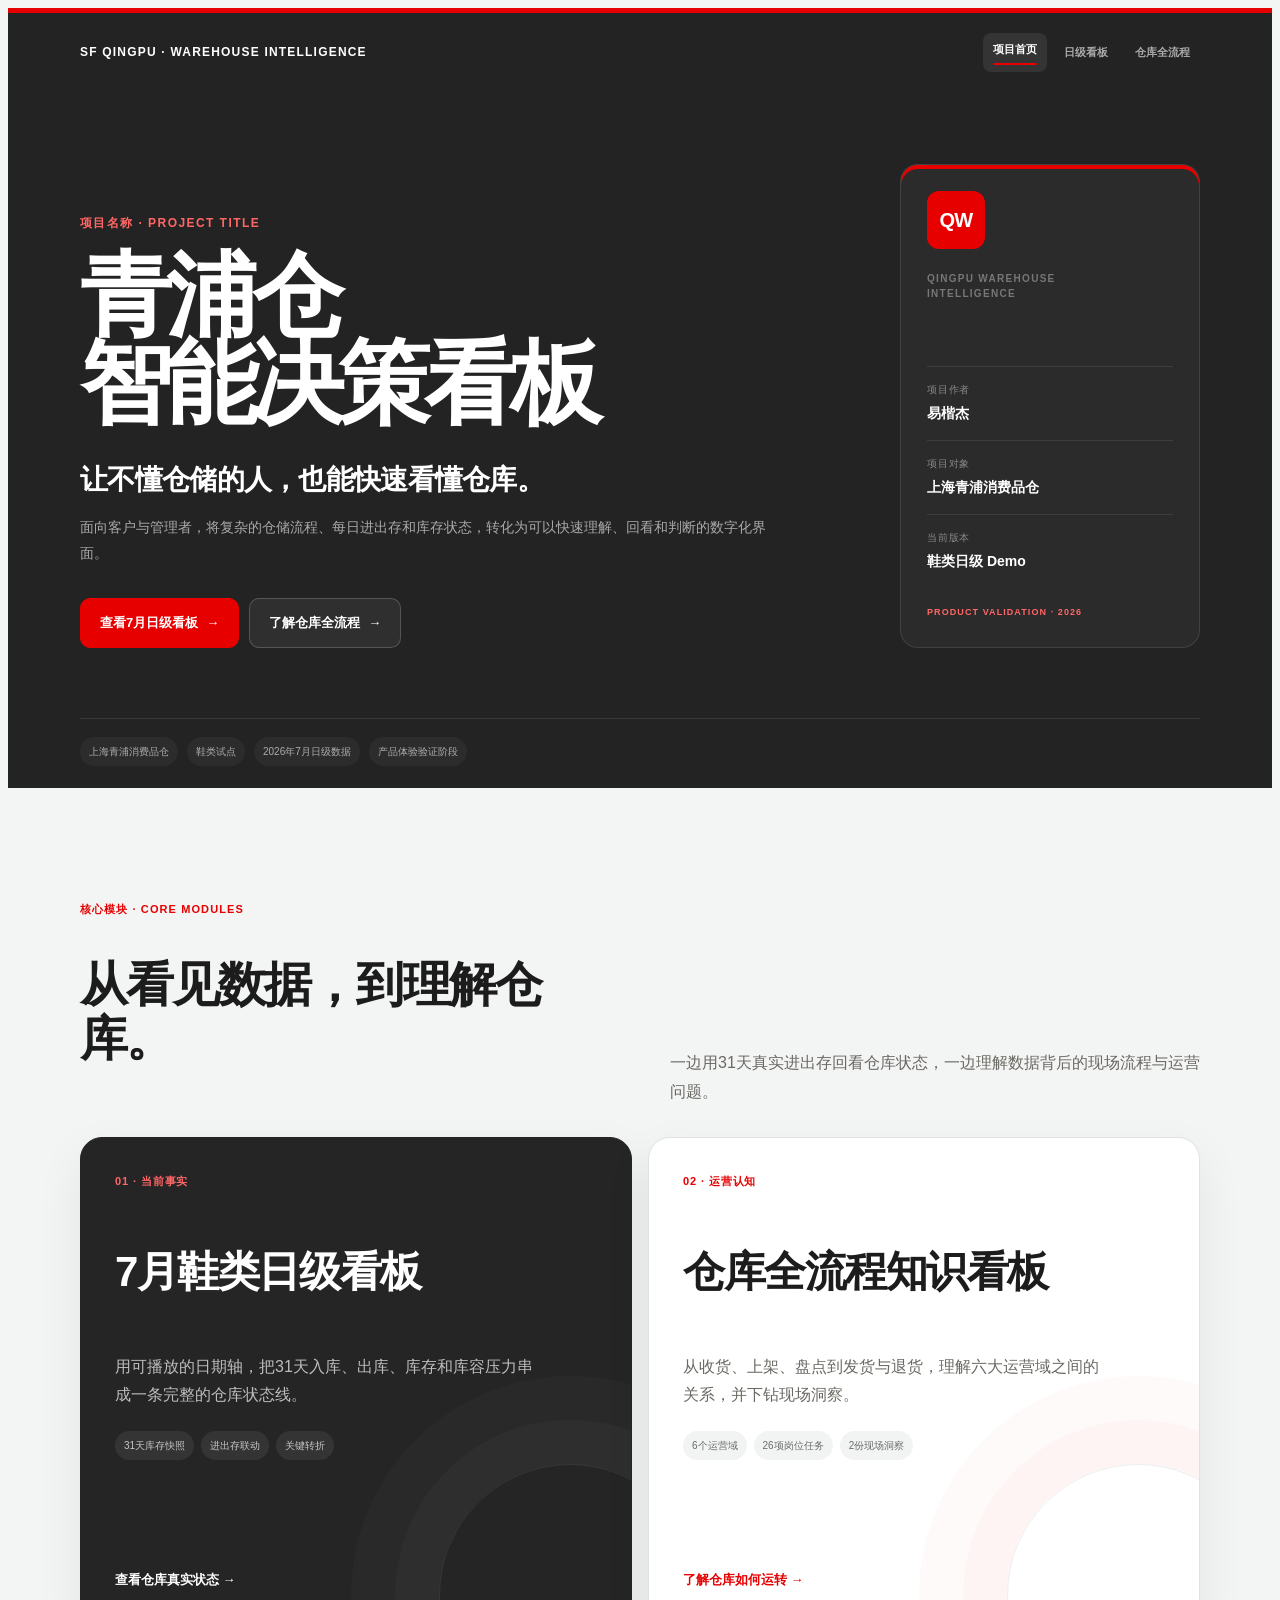
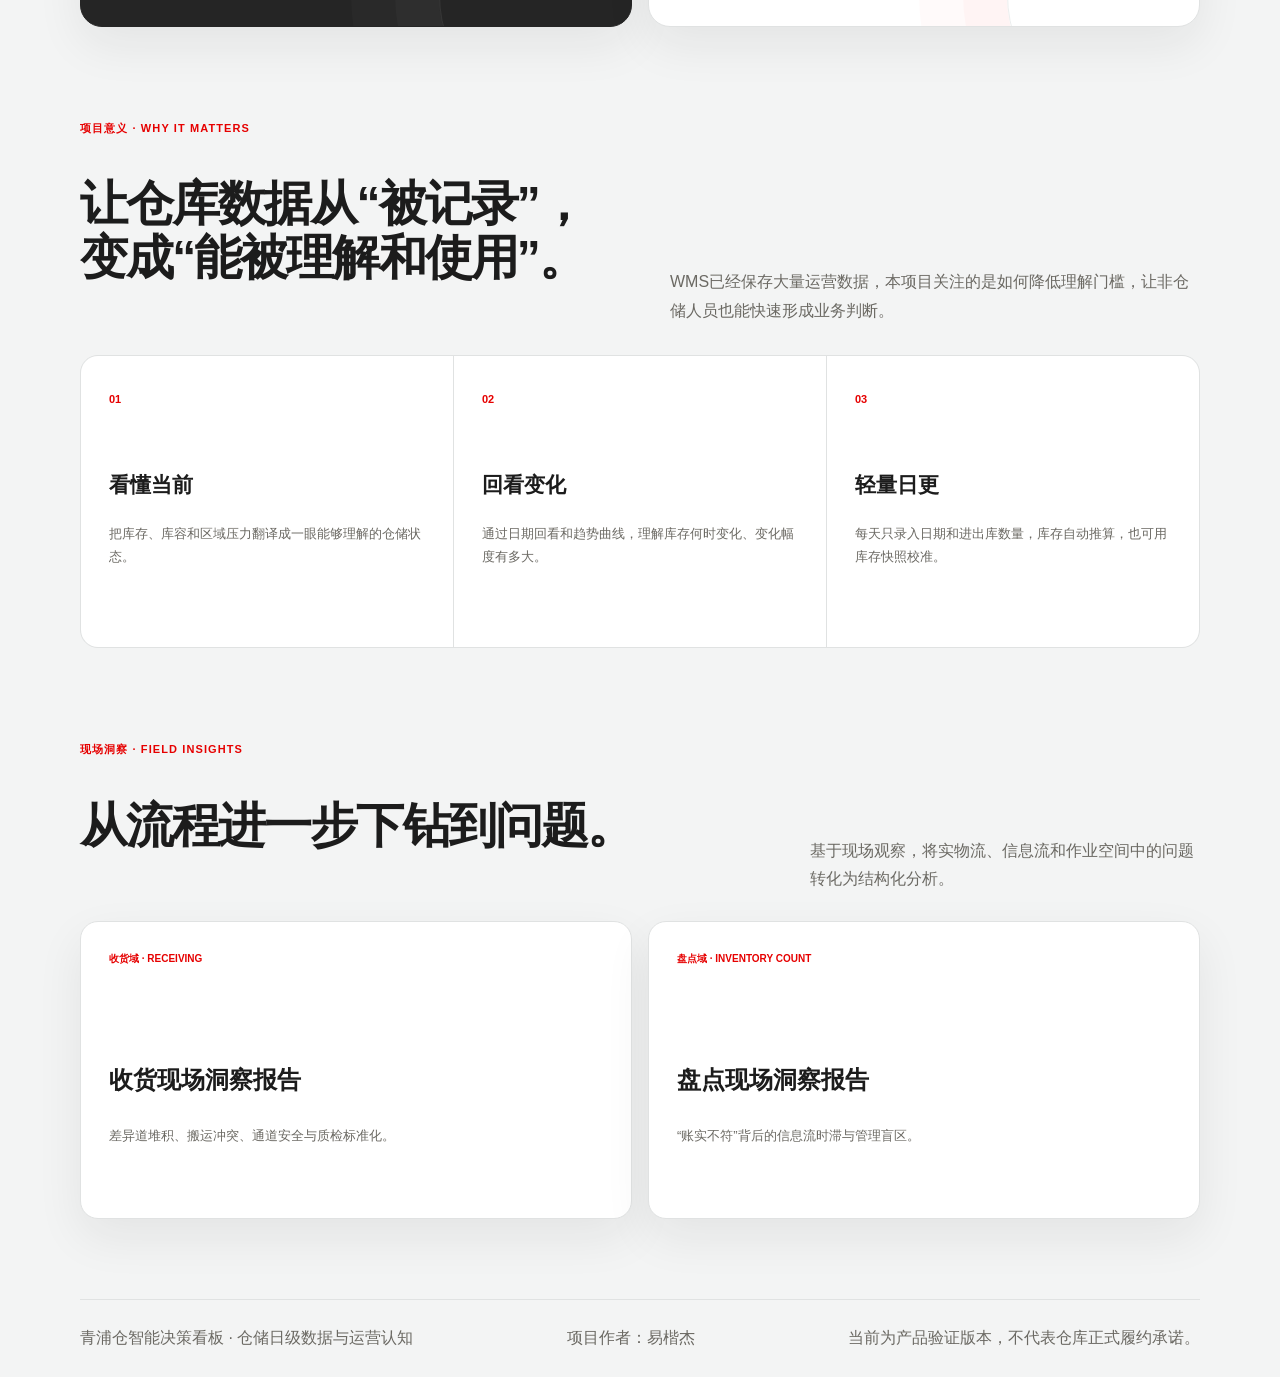
==== index.html @ 2d00bf57 "feat: add lightweight daily input concept" ====
<!DOCTYPE html>
<html lang="zh-CN">
<head>
  <meta charset="UTF-8">
  <meta name="viewport" content="width=device-width, initial-scale=1.0">
  <meta name="description" content="青浦仓智能决策看板：用日级数据快速理解仓库状态与运营变化。">
  <title>青浦仓智能决策看板｜日级数据与运营认知</title>
  <link rel="stylesheet" href="site.css">
  <link rel="stylesheet" href="portal.css">
</head>
<body class="portal-page">
  <header class="portal-hero">
    <div class="portal-shell">
      <nav class="portal-nav" aria-label="项目导航">
        <a class="nav-brand" href="index.html">SF QINGPU · WAREHOUSE INTELLIGENCE</a>
        <div class="global-nav-links">
          <a class="active" href="index.html">项目首页</a>
          <a href="dashboard.html">日级看板</a>
          <a href="operations.html">仓库全流程</a>
        </div>
      </nav>

      <div class="portal-hero-grid">
        <div class="portal-copy">
          <div class="portal-kicker">项目名称 · PROJECT TITLE</div>
          <h1><span>青浦仓</span><br><span class="title-main">智能决策看板</span></h1>
          <p class="portal-claim">让不懂仓储的人，也能快速看懂仓库。</p>
          <p class="portal-description">面向客户与管理者，将复杂的仓储流程、每日进出存和库存状态，转化为可以快速理解、回看和判断的数字化界面。</p>
          <div class="portal-actions">
            <a class="portal-button primary" href="dashboard.html">查看7月日级看板 <span>→</span></a>
            <a class="portal-button secondary" href="operations.html">了解仓库全流程 <span>→</span></a>
          </div>
        </div>

        <aside class="portal-credit" aria-label="项目署名与版本信息">
          <div class="credit-mark">QW</div>
          <div class="credit-title">QINGPU WAREHOUSE<br>INTELLIGENCE</div>
          <dl>
            <div><dt>项目作者</dt><dd>易楷杰</dd></div>
            <div><dt>项目对象</dt><dd>上海青浦消费品仓</dd></div>
            <div><dt>当前版本</dt><dd>鞋类日级 Demo</dd></div>
          </dl>
          <span class="credit-status">PRODUCT VALIDATION · 2026</span>
        </aside>
      </div>

      <div class="portal-context" aria-label="项目当前范围">
        <span>上海青浦消费品仓</span>
        <span>鞋类试点</span>
        <span>2026年7月日级数据</span>
        <span>产品体验验证阶段</span>
      </div>
    </div>
  </header>

  <main class="portal-main">
    <section class="portal-section" aria-labelledby="modules-title">
      <div class="section-intro">
        <div>
          <div class="section-label">核心模块 · CORE MODULES</div>
          <h2 id="modules-title">从看见数据，到理解仓库。</h2>
        </div>
        <p>一边用31天真实进出存回看仓库状态，一边理解数据背后的现场流程与运营问题。</p>
      </div>

      <div class="module-grid">
        <a class="module-card dashboard" href="dashboard.html">
          <div class="module-content">
            <span class="module-number">01 · 当前事实</span>
            <h3>7月鞋类日级看板</h3>
            <p>用可播放的日期轴，把31天入库、出库、库存和库容压力串成一条完整的仓库状态线。</p>
            <div class="module-meta"><span>31天库存快照</span><span>进出存联动</span><span>关键转折</span></div>
            <span class="module-link">查看仓库真实状态 →</span>
          </div>
        </a>

        <a class="module-card" href="operations.html">
          <div class="module-content">
            <span class="module-number">02 · 运营认知</span>
            <h3>仓库全流程知识看板</h3>
            <p>从收货、上架、盘点到发货与退货，理解六大运营域之间的关系，并下钻现场洞察。</p>
            <div class="module-meta"><span>6个运营域</span><span>26项岗位任务</span><span>2份现场洞察</span></div>
            <span class="module-link">了解仓库如何运转 →</span>
          </div>
        </a>
      </div>
    </section>

    <section class="portal-section" aria-labelledby="value-title">
      <div class="section-intro">
        <div>
          <div class="section-label">项目意义 · WHY IT MATTERS</div>
          <h2 id="value-title">让仓库数据从“被记录”，变成“能被理解和使用”。</h2>
        </div>
        <p>WMS已经保存大量运营数据，本项目关注的是如何降低理解门槛，让非仓储人员也能快速形成业务判断。</p>
      </div>
      <div class="value-strip">
        <article><span>01</span><h3>看懂当前</h3><p>把库存、库容和区域压力翻译成一眼能够理解的仓储状态。</p></article>
        <article><span>02</span><h3>回看变化</h3><p>通过日期回看和趋势曲线，理解库存何时变化、变化幅度有多大。</p></article>
        <article><span>03</span><h3>轻量日更</h3><p>每天只录入日期和进出库数量，库存自动推算，也可用库存快照校准。</p></article>
      </div>
    </section>

    <section class="insight-section" aria-labelledby="insights-title">
      <div class="insight-heading">
        <div><div class="section-label">现场洞察 · FIELD INSIGHTS</div><h2 id="insights-title">从流程进一步下钻到问题。</h2></div>
        <p>基于现场观察，将实物流、信息流和作业空间中的问题转化为结构化分析。</p>
      </div>
      <div class="insight-grid">
        <a class="insight-card" href="receiving-insight.html"><span class="insight-tag">收货域 · RECEIVING</span><div><h3>收货现场洞察报告</h3><p>差异道堆积、搬运冲突、通道安全与质检标准化。</p></div></a>
        <a class="insight-card" href="count-insight.html"><span class="insight-tag">盘点域 · INVENTORY COUNT</span><div><h3>盘点现场洞察报告</h3><p>“账实不符”背后的信息流时滞与管理盲区。</p></div></a>
      </div>
    </section>
  </main>

  <footer class="portal-footer">
    <p>青浦仓智能决策看板 · 仓储日级数据与运营认知</p>
    <p>项目作者：易楷杰</p>
    <p>当前为产品验证版本，不代表仓库正式履约承诺。</p>
  </footer>
</body>
</html>
---- site.css ----
:root {
  --primary: #e60000 !important;
  --green: #68706b !important;
  --orange: #d97832 !important;
  --red: #e60000 !important;
  --purple: #665f59;
  --bg: #f3f4f4 !important;
  --card: #ffffff !important;
  --text: #1c1c1c !important;
  --muted: #6b6963 !important;
  --border: #e0e2e2 !important;
  --hero: #232323;
  --hero-soft: #2c2c2c;
  --soft-green: #fff0f0;
  --soft-amber: #f7eee8;
  --sf-red: #e60000;
  --shadow: 0 18px 48px rgba(30, 35, 33, .07);
}

html { scroll-behavior: smooth; }

body {
  min-height: 100vh;
  background:
    radial-gradient(circle at 8% 0%, rgba(230, 0, 0, .05), transparent 28%),
    var(--bg) !important;
  color: var(--text) !important;
  font-family: Arial, "PingFang SC", "Microsoft YaHei", sans-serif !important;
  line-height: 1.7 !important;
}

a, button { -webkit-tap-highlight-color: transparent; }
a:focus-visible { outline: 3px solid rgba(230, 0, 0, .22); outline-offset: 3px; }

header {
  position: relative;
  overflow: hidden;
  background: var(--hero) !important;
  color: #fff;
  text-align: left !important;
}
header::before { position: absolute; inset: 0 0 auto; content: ""; height: 5px; background: var(--sf-red); }

.home-page header { padding: 0 !important; }
.hero-shell { width: min(1120px, calc(100% - 40px)); margin: 0 auto; padding: 24px 0 0; }
.hero-top { display: flex; align-items: center; justify-content: space-between; gap: 20px; }
.hero-brand { color: #ff6666; font-size: 12px; font-weight: 800; letter-spacing: .12em; text-transform: uppercase; }
.nav-brand { color: #fff; font-size: 11px; font-weight: 850; letter-spacing: .1em; text-decoration: none; }
.global-nav-links { display: flex; align-items: center; gap: 7px; }
.global-nav-links a { padding: 7px 10px; color: #aaa; border-radius: 8px; font-size: 11px; font-weight: 750; text-decoration: none; }
.global-nav-links a:hover, .global-nav-links a.active { color: #fff; background: rgba(255,255,255,.08); }
.global-nav-links a.active::after { display: block; content: ""; height: 2px; margin-top: 4px; background: var(--sf-red); border-radius: 99px; }

header .author {
  position: static !important;
  display: inline-flex !important;
  width: auto !important;
  padding: 7px 12px !important;
  color: #d9d6ce;
  background: rgba(255,255,255,.06) !important;
  border: 1px solid rgba(255,255,255,.12) !important;
  border-radius: 999px !important;
  box-shadow: none !important;
  font-size: 11px !important;
}

.hero-copy { max-width: 1000px; padding: clamp(38px, 5.5vw, 62px) 0 38px; }
.hero-copy .hero-label { margin: 0 0 14px; color: #ff6666; font-size: 12px; font-weight: 800; letter-spacing: .1em; }
header h1 {
  max-width: 100%;
  margin: 0 !important;
  font-size: clamp(36px, 5.1vw, 58px) !important;
  font-weight: 750 !important;
  line-height: 1.06;
  letter-spacing: -.045em !important;
}
header p { max-width: 680px; margin-top: 16px !important; color: #c7c3ba; font-size: clamp(14px, 1.7vw, 16px) !important; line-height: 1.7; }

header .kpis {
  display: grid !important;
  grid-template-columns: repeat(4, 1fr);
  gap: 1px !important;
  margin: 0 !important;
  background: rgba(255,255,255,.1);
}
header .kpi {
  min-width: 0 !important;
  padding: 17px 22px !important;
  background: var(--hero-soft) !important;
  border: 0 !important;
  border-radius: 0 !important;
}
header .kpi .num { color: #fff; font-size: 22px !important; letter-spacing: -.02em; }
header .kpi .lbl { margin-top: 2px; color: #aaa69c; font-size: 11px !important; }

.container { width: min(1120px, calc(100% - 40px)); max-width: none !important; padding: 0 0 70px !important; }
.toc {
  position: sticky;
  top: 10px;
  z-index: 20;
  justify-content: flex-start !important;
  gap: 7px !important;
  margin-top: 18px !important;
  padding: 12px !important;
  background: rgba(255,255,255,.92) !important;
  border: 1px solid var(--border) !important;
  border-radius: 16px !important;
  box-shadow: 0 10px 30px rgba(50, 42, 23, .08) !important;
  backdrop-filter: blur(14px);
}
.toc-label { display: inline-flex; align-items: center; padding: 0 9px; color: var(--muted); font-size: 11px; font-weight: 800; letter-spacing: .08em; }
.toc a {
  padding: 8px 12px !important;
  color: #53615b !important;
  background: transparent !important;
  border-radius: 9px !important;
  font-size: 12px !important;
  font-weight: 700;
  transition: color .15s ease, background .15s ease;
}
.toc a:hover, .toc a.is-active { color: var(--sf-red) !important; background: var(--soft-green) !important; }

.reading-guide {
  display: grid;
  grid-template-columns: .9fr 1.4fr;
  gap: 42px;
  margin-top: 18px;
  padding: 26px;
  color: #fff;
  background: #252525;
  border-radius: 18px;
}
.reading-guide .guide-label { margin-bottom: 8px; color: #ff6666; font-size: 11px; font-weight: 800; letter-spacing: .1em; }
.reading-guide h2 { font-size: clamp(23px, 3vw, 32px); line-height: 1.2; }
.guide-steps { display: grid; grid-template-columns: repeat(3, 1fr); gap: 8px; }
.guide-steps div { padding: 14px; background: rgba(255,255,255,.055); border: 1px solid rgba(255,255,255,.1); border-radius: 12px; }
.guide-steps span { color: #ff6666; font-size: 10px; font-weight: 800; }
.guide-steps b { display: block; margin-top: 16px; font-size: 14px; }
.guide-steps p { margin: 6px 0 0; color: #b7b2a8; font-size: 11px; line-height: 1.55; }

.card {
  scroll-margin-top: 92px;
  margin-top: 18px !important;
  padding: clamp(22px, 3vw, 32px) !important;
  background: var(--card) !important;
  border: 1px solid var(--border) !important;
  border-radius: 18px !important;
  box-shadow: var(--shadow) !important;
}
.card h2 { margin-bottom: 6px !important; color: var(--text) !important; font-size: clamp(19px, 2vw, 23px) !important; letter-spacing: -.02em; }
.card h2.colored::before { content: ""; width: 5px; height: 24px; border-radius: 99px; background: var(--sf-red); }
.card .desc { margin-bottom: 20px !important; color: var(--muted) !important; font-size: 13px !important; }
.card .badge { margin-left: auto; padding: 5px 10px !important; background: #f3f0e8 !important; color: #625f58 !important; font-size: 10px !important; font-weight: 800 !important; letter-spacing: .04em; }

.mermaid {
  min-height: 120px;
  margin: 18px 0 8px !important;
  padding: 20px;
  background: #faf9f5;
  border: 1px solid #ebe7dc;
  border-radius: 14px;
}
.mermaid svg { margin: 0 auto; }

table {
  display: table;
  width: 100%;
  margin-top: 20px !important;
  overflow: hidden;
  border-collapse: separate !important;
  border-spacing: 0;
  border: 1px solid var(--border);
  border-radius: 12px;
  font-size: 12px !important;
}
th, td { padding: 11px 13px !important; border: 0 !important; border-bottom: 1px solid var(--border) !important; }
th { color: #4f5251; background: #f2f3f3 !important; font-size: 11px; letter-spacing: .02em; }
tr:last-child td { border-bottom: 0 !important; }
tr:nth-child(even) td { background: #fbfaf7 !important; }

.insight-link {
  margin-top: 20px !important;
  padding: 11px 14px !important;
  color: var(--sf-red) !important;
  background: var(--soft-green) !important;
  border-color: #efc6cc !important;
  border-radius: 10px !important;
}
.insight-link:hover { background: #f7dfe3 !important; border-color: #df9ca5 !important; }
.tip { color: #59443d !important; background: var(--soft-amber) !important; border-left-color: var(--sf-red) !important; border-radius: 0 10px 10px 0 !important; }
.legend { color: var(--muted) !important; }
.tag.tool { color: var(--sf-red) !important; background: var(--soft-green) !important; }

footer { width: min(1120px, calc(100% - 40px)); margin: 0 auto 26px !important; padding-top: 24px; border-top: 1px solid var(--border); color: var(--muted) !important; }

/* Report pages */
.report-page header { padding: 72px 24px 56px !important; }
.report-page header .back { top: 22px !important; color: #e5e1d8 !important; background: rgba(255,255,255,.06) !important; border-color: rgba(255,255,255,.14) !important; box-shadow: none !important; }
.report-page header .back:hover { background: rgba(255,255,255,.12) !important; }
.report-page header .domain { padding: 5px 11px !important; color: #ff7070; background: rgba(230,0,0,.1) !important; border: 1px solid rgba(230,0,0,.24); font-size: 11px !important; font-weight: 800; letter-spacing: .05em; }
.report-page header h1 { max-width: 900px; margin: 14px auto 0 !important; font-size: clamp(32px, 5vw, 52px) !important; text-align: center; }
.report-page header p { margin: 14px auto 0 !important; text-align: center; }
.report-page .container { width: min(960px, calc(100% - 40px)); }
.report-page .meta { margin-top: 0 !important; }
.report-page .meta .item { padding: 8px 11px !important; color: var(--muted) !important; background: #f7f5ef !important; border-color: var(--border) !important; border-radius: 9px !important; }
.report-page .card h2 .num { width: 31px !important; height: 31px !important; background: var(--primary) !important; font-size: 13px !important; }
.report-page .card h3 { color: var(--sf-red) !important; }
.report-page .callout { color: #514346 !important; background: var(--soft-green) !important; border-left-color: var(--sf-red) !important; border-radius: 0 10px 10px 0 !important; }
.report-page .callout strong { color: #302426 !important; }
.report-page ul, .report-page ol { padding-left: 4px; }
.report-page li { padding-left: 4px; }

@media (max-width: 820px) {
  .hero-shell, .container, footer { width: min(100% - 24px, 720px); }
  header .kpis { grid-template-columns: repeat(4, 1fr); }
  header .kpi { padding: 15px 13px !important; }
  header .kpi .num { font-size: 19px !important; }
  .reading-guide { grid-template-columns: 1fr; gap: 18px; }
  .toc { position: static; flex-wrap: nowrap !important; overflow-x: auto; scrollbar-width: none; }
  .toc::-webkit-scrollbar { display: none; }
  .toc-label { flex: 0 0 auto; width: auto; }
  .toc a { flex: 0 0 auto; }
  .card .mx, .mermaid { overflow-x: auto; }
  table { display: block; overflow-x: auto; white-space: normal; }
}

@media (max-width: 560px) {
  .hero-shell, .container, footer, .report-page .container { width: min(100% - 18px, 520px); }
  .hero-top { align-items: flex-start; flex-direction: column; }
  .global-nav-links { width: 100%; overflow-x: auto; scrollbar-width: none; }
  .global-nav-links::-webkit-scrollbar { display: none; }
  .global-nav-links a { flex: 0 0 auto; }
  .hero-copy { padding: 42px 0 38px; }
  header .kpis { grid-template-columns: repeat(2, 1fr); }
  header .kpi { padding: 14px 16px !important; }
  .guide-steps { grid-template-columns: 1fr; }
  .guide-steps b { margin-top: 12px; }
  .reading-guide, .card { border-radius: 15px !important; }
  .toc { padding: 9px !important; }
  .toc a { flex: 0 0 auto; text-align: center; }
  .report-page header { padding: 70px 18px 42px !important; }
  .report-page header .back { left: 12px !important; top: 14px !important; }
  .report-page .card h2 { align-items: flex-start; flex-wrap: wrap; }
  .report-page .card .badge { margin-left: 0; }
}
---- portal.css ----
.portal-page { background: #f3f4f4 !important; }
.portal-hero { min-height: 720px; padding: 0 !important; }
.portal-shell { width: min(1120px, calc(100% - 40px)); margin: 0 auto; padding: 25px 0 0; }
.portal-nav { display: flex; align-items: center; justify-content: space-between; gap: 24px; }
.portal-nav .nav-brand { font-size: 12px; }
.portal-hero-grid { display: grid; grid-template-columns: minmax(0, 1fr) 300px; align-items: end; gap: clamp(50px, 8vw, 100px); padding: clamp(66px, 8vw, 92px) 0 70px; }
.portal-copy { min-width: 0; }
.portal-kicker { margin-bottom: 18px; color: #ff6666; font-size: 12px; font-weight: 850; letter-spacing: .12em; }
.portal-copy h1 { max-width: 760px !important; font-size: clamp(58px, 7.7vw, 92px) !important; font-weight: 850 !important; line-height: .96; letter-spacing: -.065em !important; }
.portal-copy h1 span { color: #fff; }
.portal-copy h1 .title-main { white-space: nowrap; }
.portal-claim { max-width: 720px; margin: 32px 0 0 !important; color: #fff !important; font-size: clamp(20px, 2.45vw, 28px) !important; font-weight: 720; line-height: 1.42 !important; letter-spacing: -.025em; }
.portal-description { max-width: 700px; margin: 16px 0 0 !important; color: #a9a9a9 !important; font-size: 14px !important; line-height: 1.8 !important; }
.portal-actions { display: flex; flex-wrap: wrap; gap: 10px; margin-top: 32px; }
.portal-button { display: inline-flex; align-items: center; justify-content: center; min-height: 48px; padding: 0 19px; border: 1px solid rgba(255,255,255,.18); border-radius: 10px; color: #fff; font-size: 13px; font-weight: 800; text-decoration: none; }
.portal-button.primary { background: var(--sf-red); border-color: var(--sf-red); }
.portal-button.secondary { background: rgba(255,255,255,.06); }
.portal-button span { margin-left: 8px; transition: transform .15s ease; }
.portal-button:hover span { transform: translateX(3px); }
.portal-credit { align-self: stretch; display: flex; min-height: 430px; padding: 26px; flex-direction: column; background: #2b2b2b; border: 1px solid rgba(255,255,255,.1); border-radius: 18px; box-shadow: inset 0 4px 0 var(--sf-red); }
.credit-mark { display: grid; width: 58px; height: 58px; place-items: center; color: #fff; background: var(--sf-red); border-radius: 12px; font-size: 20px; font-weight: 900; letter-spacing: -.04em; }
.credit-title { margin-top: 22px; color: #777; font-size: 10px; font-weight: 850; line-height: 1.5; letter-spacing: .13em; }
.portal-credit dl { display: grid; gap: 0; margin: auto 0 0; }
.portal-credit dl > div { padding: 14px 0; border-top: 1px solid rgba(255,255,255,.09); }
.portal-credit dt { color: #888; font-size: 10px; letter-spacing: .08em; }
.portal-credit dd { margin: 4px 0 0; color: #fff; font-size: 14px; font-weight: 800; }
.credit-status { margin-top: 18px; color: #ff6666; font-size: 9px; font-weight: 850; letter-spacing: .12em; }
.portal-context { display: flex; flex-wrap: wrap; gap: 9px; padding: 18px 0 22px; border-top: 1px solid rgba(255,255,255,.1); }
.portal-context span { padding: 6px 9px; color: #adadad; background: rgba(255,255,255,.045); border-radius: 999px; font-size: 10px; }

.portal-main { width: min(1120px, calc(100% - 40px)); margin: 0 auto; padding: 20px 0 80px; }
.portal-section { padding: clamp(58px, 8vw, 92px) 0 0; }
.section-intro { display: grid; grid-template-columns: 1fr 1fr; align-items: end; gap: 60px; margin-bottom: 30px; }
.section-label { margin-bottom: 9px; color: var(--sf-red); font-size: 11px; font-weight: 850; letter-spacing: .1em; }
.section-intro h2, .insight-section h2 { font-size: clamp(29px, 4.5vw, 48px); line-height: 1.13; letter-spacing: -.04em; }
.section-intro > p { margin: 0; color: var(--muted); line-height: 1.8; }

.module-grid { display: grid; grid-template-columns: 1fr 1fr; gap: 16px; }
.module-card { position: relative; display: flex; min-height: 420px; overflow: hidden; padding: 34px; border: 1px solid var(--border); border-radius: 22px; color: var(--text); background: #fff; text-decoration: none; box-shadow: var(--shadow); }
.module-card.dashboard { color: #fff; background: #252525; border-color: #252525; }
.module-card::after { position: absolute; right: -70px; bottom: -100px; content: ""; width: 260px; height: 260px; border: 1px solid #eceeee; border-radius: 50%; box-shadow: 0 0 0 44px rgba(230,0,0,.025), 0 0 0 88px rgba(230,0,0,.018); }
.module-card.dashboard::after { border-color: rgba(255,255,255,.08); box-shadow: 0 0 0 44px rgba(255,255,255,.025), 0 0 0 88px rgba(255,255,255,.018); }
.module-content { position: relative; z-index: 1; display: flex; flex: 1; flex-direction: column; }
.module-number { color: var(--sf-red); font-size: 11px; font-weight: 850; letter-spacing: .08em; }
.dashboard .module-number { color: #ff6666; }
.module-card h3 { max-width: 410px; margin-top: 58px; font-size: clamp(28px, 3.6vw, 42px); line-height: 1.12; letter-spacing: -.035em; }
.module-card p { max-width: 430px; margin: 16px 0 0; color: var(--muted); line-height: 1.75; }
.dashboard p { color: #bdbdbd; }
.module-meta { display: flex; flex-wrap: wrap; gap: 7px; margin-top: 22px; }
.module-meta span { padding: 6px 9px; color: #686c6a; background: #f2f3f3; border-radius: 999px; font-size: 10px; }
.dashboard .module-meta span { color: #c8c8c8; background: rgba(255,255,255,.07); }
.module-link { display: inline-flex; align-items: center; gap: 8px; margin-top: auto; padding-top: 40px; color: var(--sf-red); font-size: 13px; font-weight: 850; }
.dashboard .module-link { color: #fff; }

.value-strip { display: grid; grid-template-columns: repeat(3, 1fr); gap: 1px; overflow: hidden; margin-top: 16px; background: var(--border); border: 1px solid var(--border); border-radius: 18px; }
.value-strip article { min-height: 235px; padding: 28px; background: #fff; }
.value-strip span { color: var(--sf-red); font-size: 11px; font-weight: 850; }
.value-strip h3 { margin-top: 55px; font-size: 21px; }
.value-strip p { margin: 10px 0 0; color: var(--muted); font-size: 13px; line-height: 1.75; }

.insight-section { padding-top: clamp(58px, 8vw, 92px); }
.insight-heading { display: flex; align-items: end; justify-content: space-between; gap: 40px; margin-bottom: 28px; }
.insight-heading > p { max-width: 390px; margin: 0; color: var(--muted); line-height: 1.75; }
.insight-grid { display: grid; grid-template-columns: 1fr 1fr; gap: 16px; }
.insight-card { display: grid; min-height: 240px; padding: 28px; color: var(--text); background: #fff; border: 1px solid var(--border); border-radius: 18px; text-decoration: none; box-shadow: var(--shadow); }
.insight-card .insight-tag { color: var(--sf-red); font-size: 10px; font-weight: 850; }
.insight-card h3 { align-self: end; margin-top: 50px; font-size: 24px; }
.insight-card p { margin: 9px 0 0; color: var(--muted); font-size: 13px; }
.portal-footer { display: flex; justify-content: space-between; gap: 30px; }
.portal-footer p { margin: 0; }

@media (max-width: 820px) {
  .portal-shell, .portal-main { width: min(100% - 24px, 720px); }
  .portal-hero { min-height: auto; }
  .portal-hero-grid { grid-template-columns: 1fr; gap: 28px; padding: 68px 0 54px; }
  .portal-credit { min-height: 0; }
  .portal-credit dl { grid-template-columns: repeat(3, 1fr); gap: 16px; margin-top: 38px; }
  .section-intro { grid-template-columns: 1fr; gap: 18px; }
  .module-grid, .insight-grid { grid-template-columns: 1fr; }
  .module-card { min-height: 360px; }
}

@media (max-width: 600px) {
  .portal-shell, .portal-main { width: min(100% - 18px, 520px); }
  .portal-nav { align-items: flex-start; flex-direction: column; }
  .portal-hero-grid { padding-top: 52px; }
  .portal-copy h1 { font-size: 52px !important; }
  .portal-claim { font-size: 20px !important; }
  .portal-credit dl { grid-template-columns: 1fr; gap: 0; }
  .global-nav-links { width: 100%; overflow-x: auto; }
  .module-card { min-height: 350px; padding: 25px; border-radius: 16px; }
  .module-card h3 { margin-top: 40px; }
  .value-strip { grid-template-columns: 1fr; }
  .value-strip article { min-height: 0; }
  .value-strip h3 { margin-top: 28px; }
  .insight-heading, .portal-footer { align-items: flex-start; flex-direction: column; }
}

@media (max-width: 360px) {
  .portal-copy h1 { font-size: 44px !important; }
}
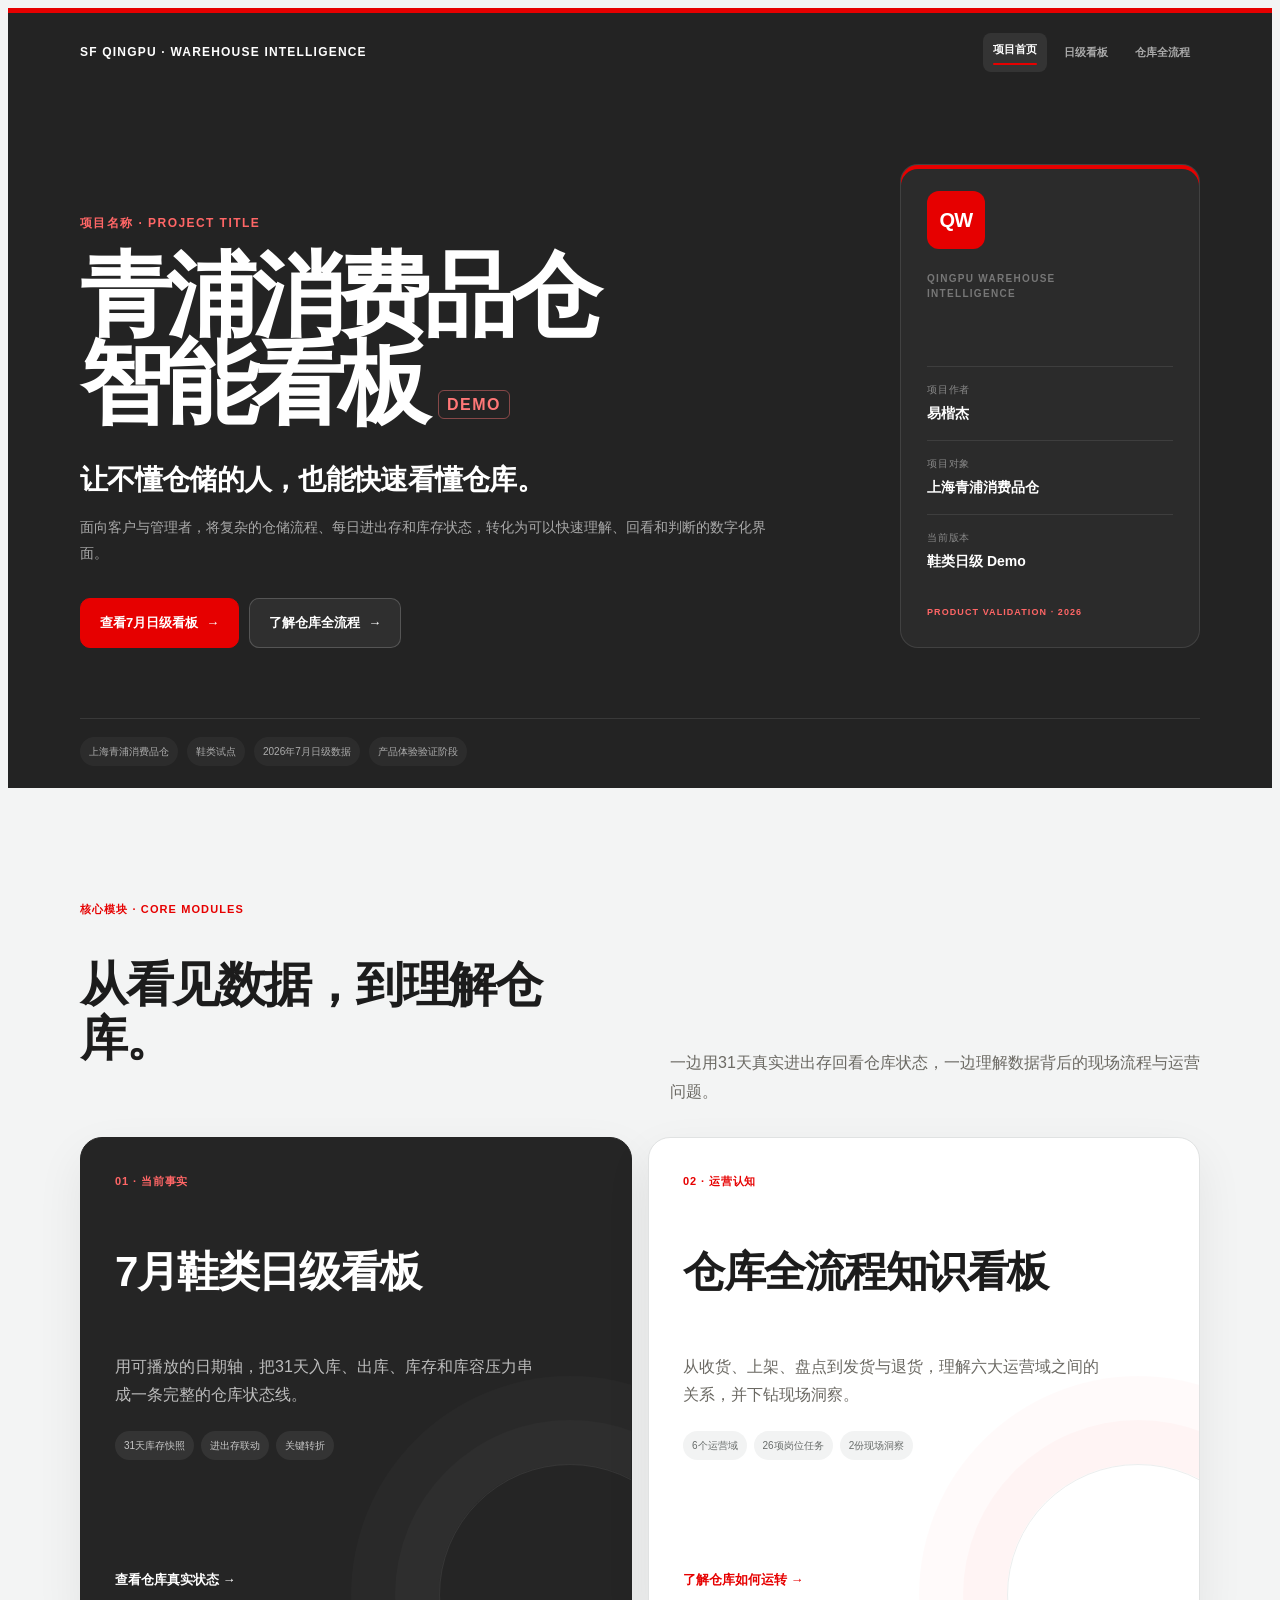
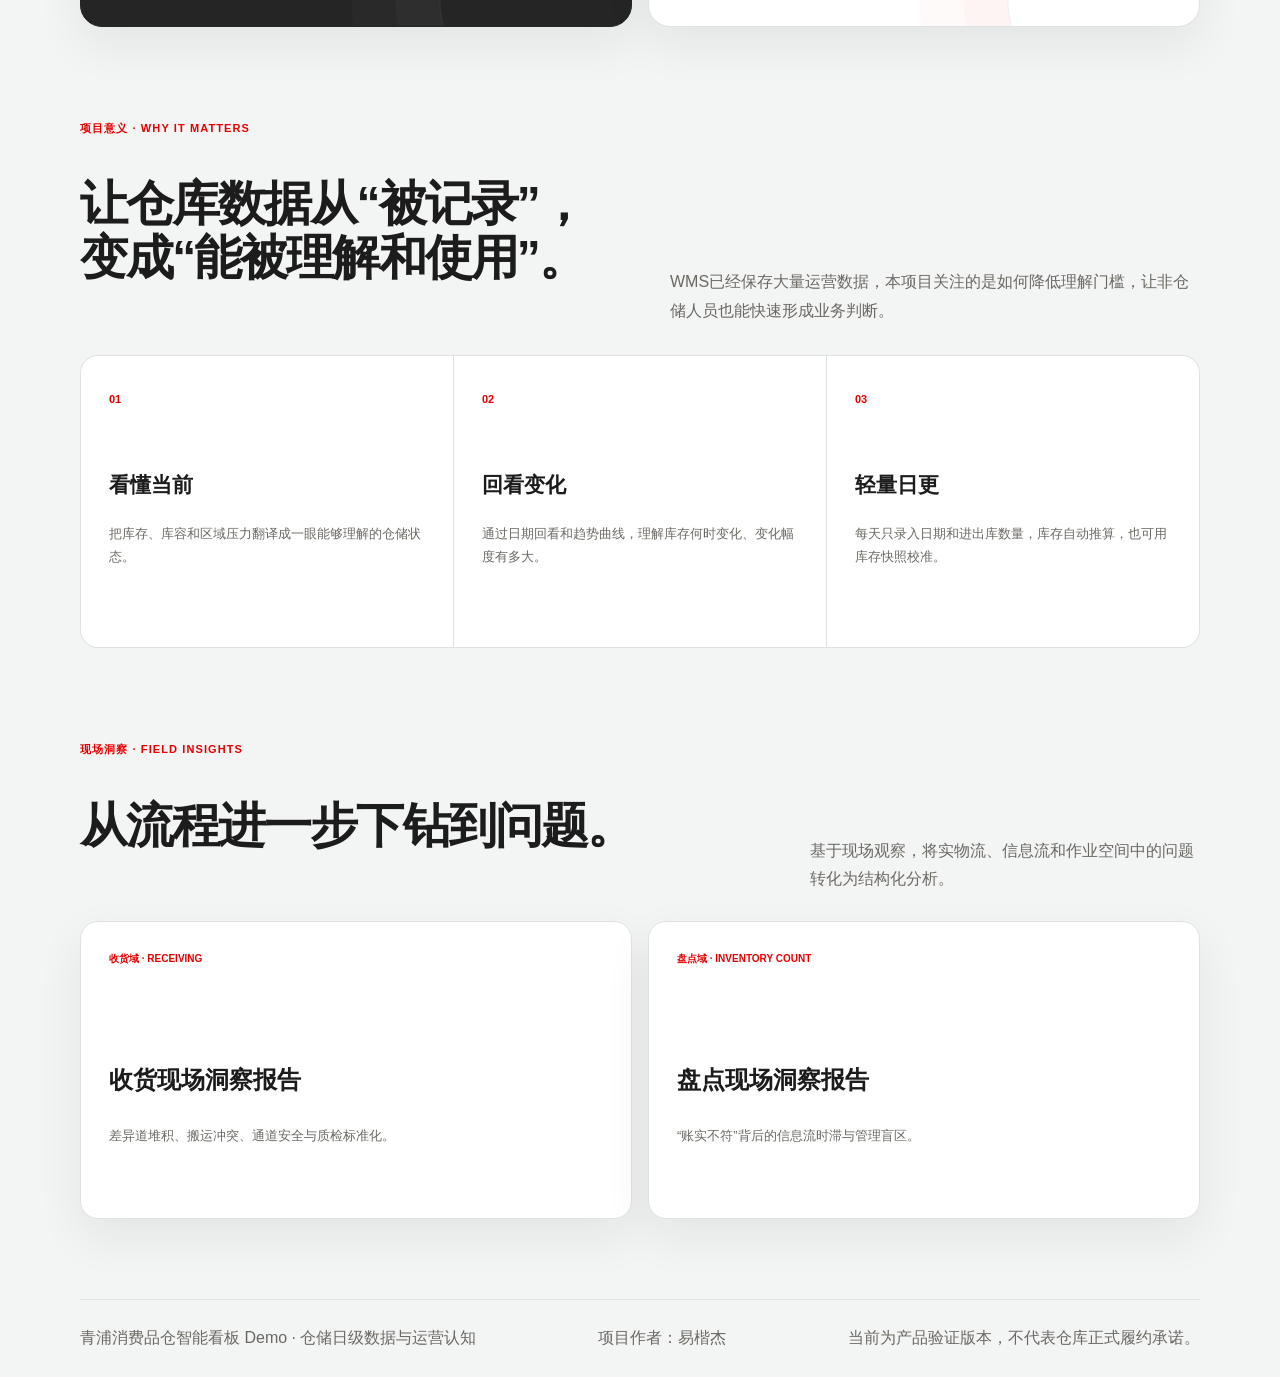
==== commit 16350150: "refactor: rename warehouse dashboard demo" ====
--- a/index.html
+++ b/index.html
@@ -3,8 +3,8 @@
 <head>
   <meta charset="UTF-8">
   <meta name="viewport" content="width=device-width, initial-scale=1.0">
-  <meta name="description" content="青浦仓智能决策看板：用日级数据快速理解仓库状态与运营变化。">
-  <title>青浦仓智能决策看板｜日级数据与运营认知</title>
+  <meta name="description" content="青浦消费品仓智能看板 Demo：用日级数据快速理解仓库状态与运营变化。">
+  <title>青浦消费品仓智能看板 Demo｜日级数据与运营认知</title>
   <link rel="stylesheet" href="site.css">
   <link rel="stylesheet" href="portal.css">
 </head>
@@ -23,7 +23,7 @@
       <div class="portal-hero-grid">
         <div class="portal-copy">
           <div class="portal-kicker">项目名称 · PROJECT TITLE</div>
-          <h1><span>青浦仓</span><br><span class="title-main">智能决策看板</span></h1>
+          <h1><span>青浦消费品仓</span><br><span class="title-main">智能看板</span><em class="title-demo">DEMO</em></h1>
           <p class="portal-claim">让不懂仓储的人，也能快速看懂仓库。</p>
           <p class="portal-description">面向客户与管理者，将复杂的仓储流程、每日进出存和库存状态，转化为可以快速理解、回看和判断的数字化界面。</p>
           <div class="portal-actions">
@@ -114,7 +114,7 @@
   </main>
 
   <footer class="portal-footer">
-    <p>青浦仓智能决策看板 · 仓储日级数据与运营认知</p>
+    <p>青浦消费品仓智能看板 Demo · 仓储日级数据与运营认知</p>
     <p>项目作者：易楷杰</p>
     <p>当前为产品验证版本，不代表仓库正式履约承诺。</p>
   </footer>
--- a/portal.css
+++ b/portal.css
@@ -9,6 +9,7 @@
 .portal-copy h1 { max-width: 760px !important; font-size: clamp(58px, 7.7vw, 92px) !important; font-weight: 850 !important; line-height: .96; letter-spacing: -.065em !important; }
 .portal-copy h1 span { color: #fff; }
 .portal-copy h1 .title-main { white-space: nowrap; }
+.portal-copy h1 .title-demo { display: inline-block; margin-left: 14px; padding: 6px 8px 5px; color: #ff7777; border: 1px solid rgba(255,119,119,.45); border-radius: 6px; font-size: clamp(12px, 1.3vw, 16px); font-style: normal; font-weight: 850; line-height: 1; letter-spacing: .09em; vertical-align: .36em; }
 .portal-claim { max-width: 720px; margin: 32px 0 0 !important; color: #fff !important; font-size: clamp(20px, 2.45vw, 28px) !important; font-weight: 720; line-height: 1.42 !important; letter-spacing: -.025em; }
 .portal-description { max-width: 700px; margin: 16px 0 0 !important; color: #a9a9a9 !important; font-size: 14px !important; line-height: 1.8 !important; }
 .portal-actions { display: flex; flex-wrap: wrap; gap: 10px; margin-top: 32px; }
@@ -98,4 +99,5 @@
 
 @media (max-width: 360px) {
   .portal-copy h1 { font-size: 44px !important; }
+  .portal-copy h1 .title-demo { margin-left: 8px; padding: 5px 6px 4px; font-size: 10px; }
 }
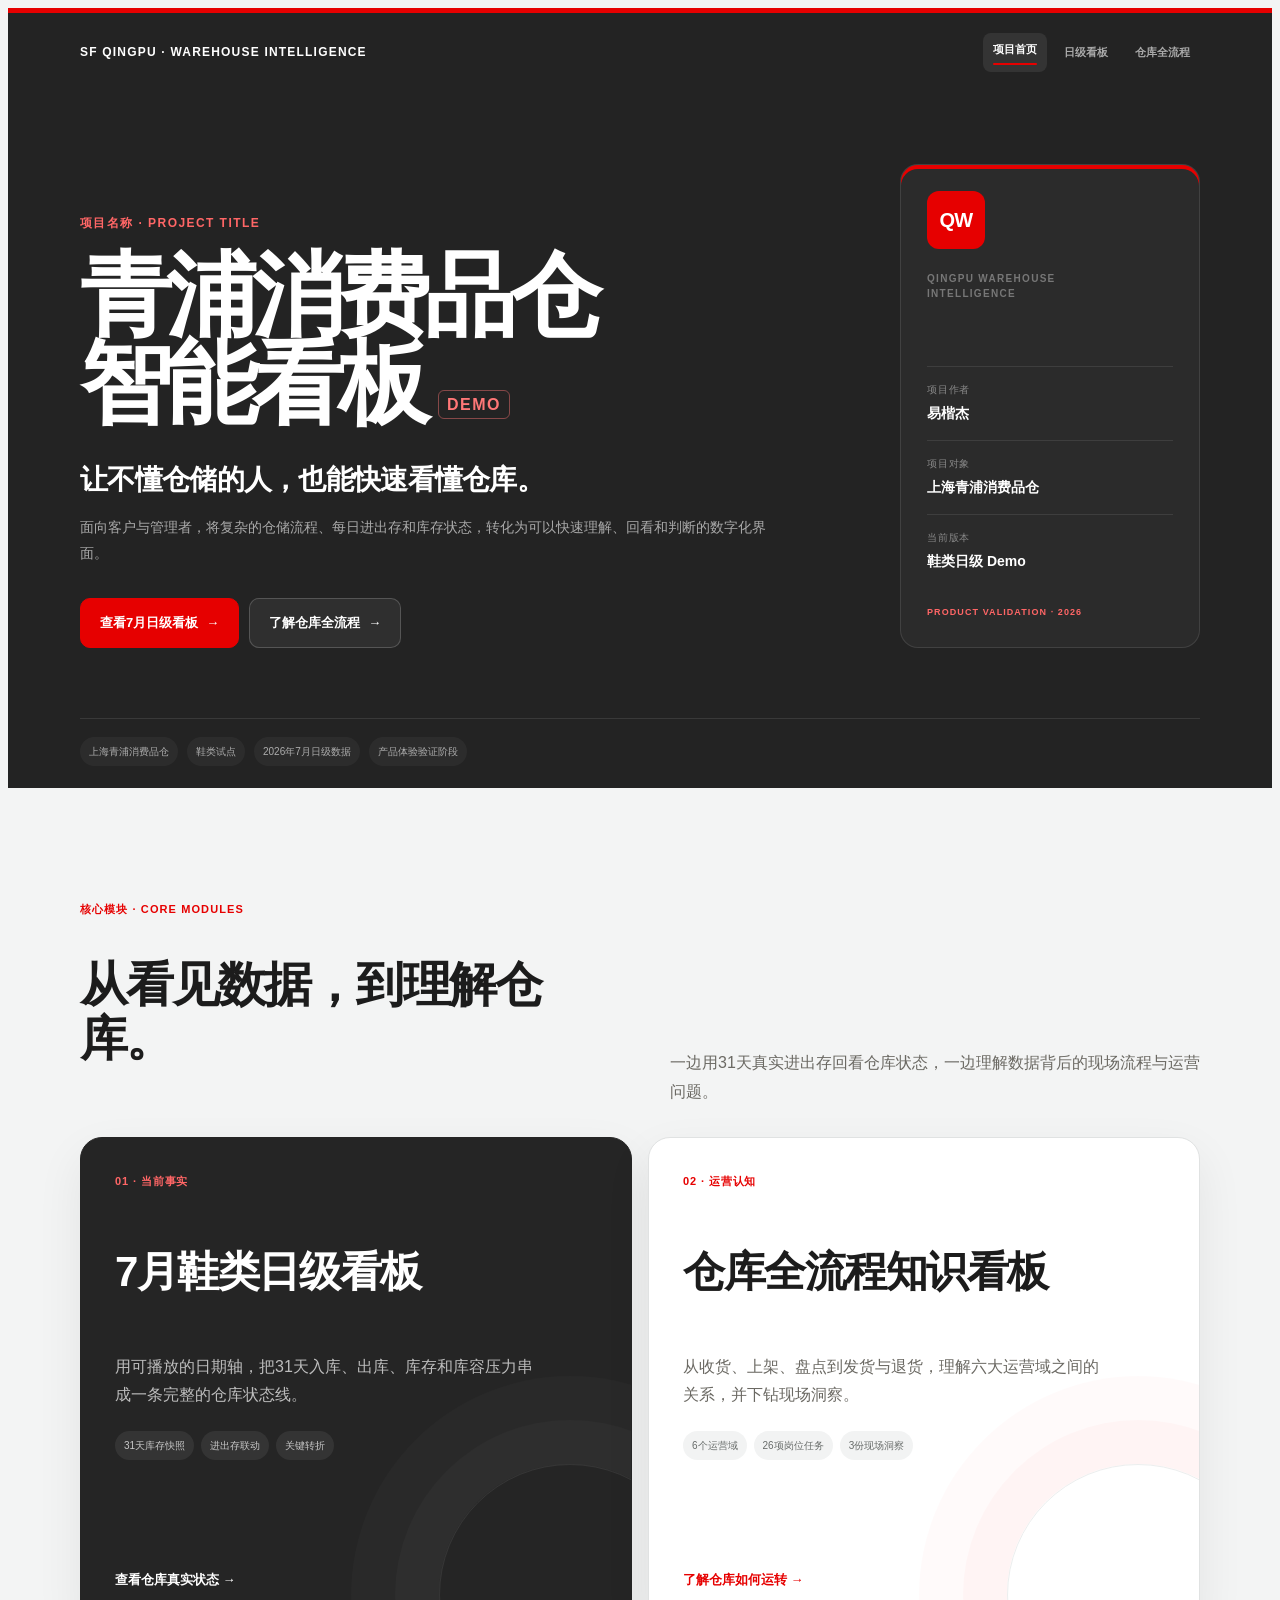
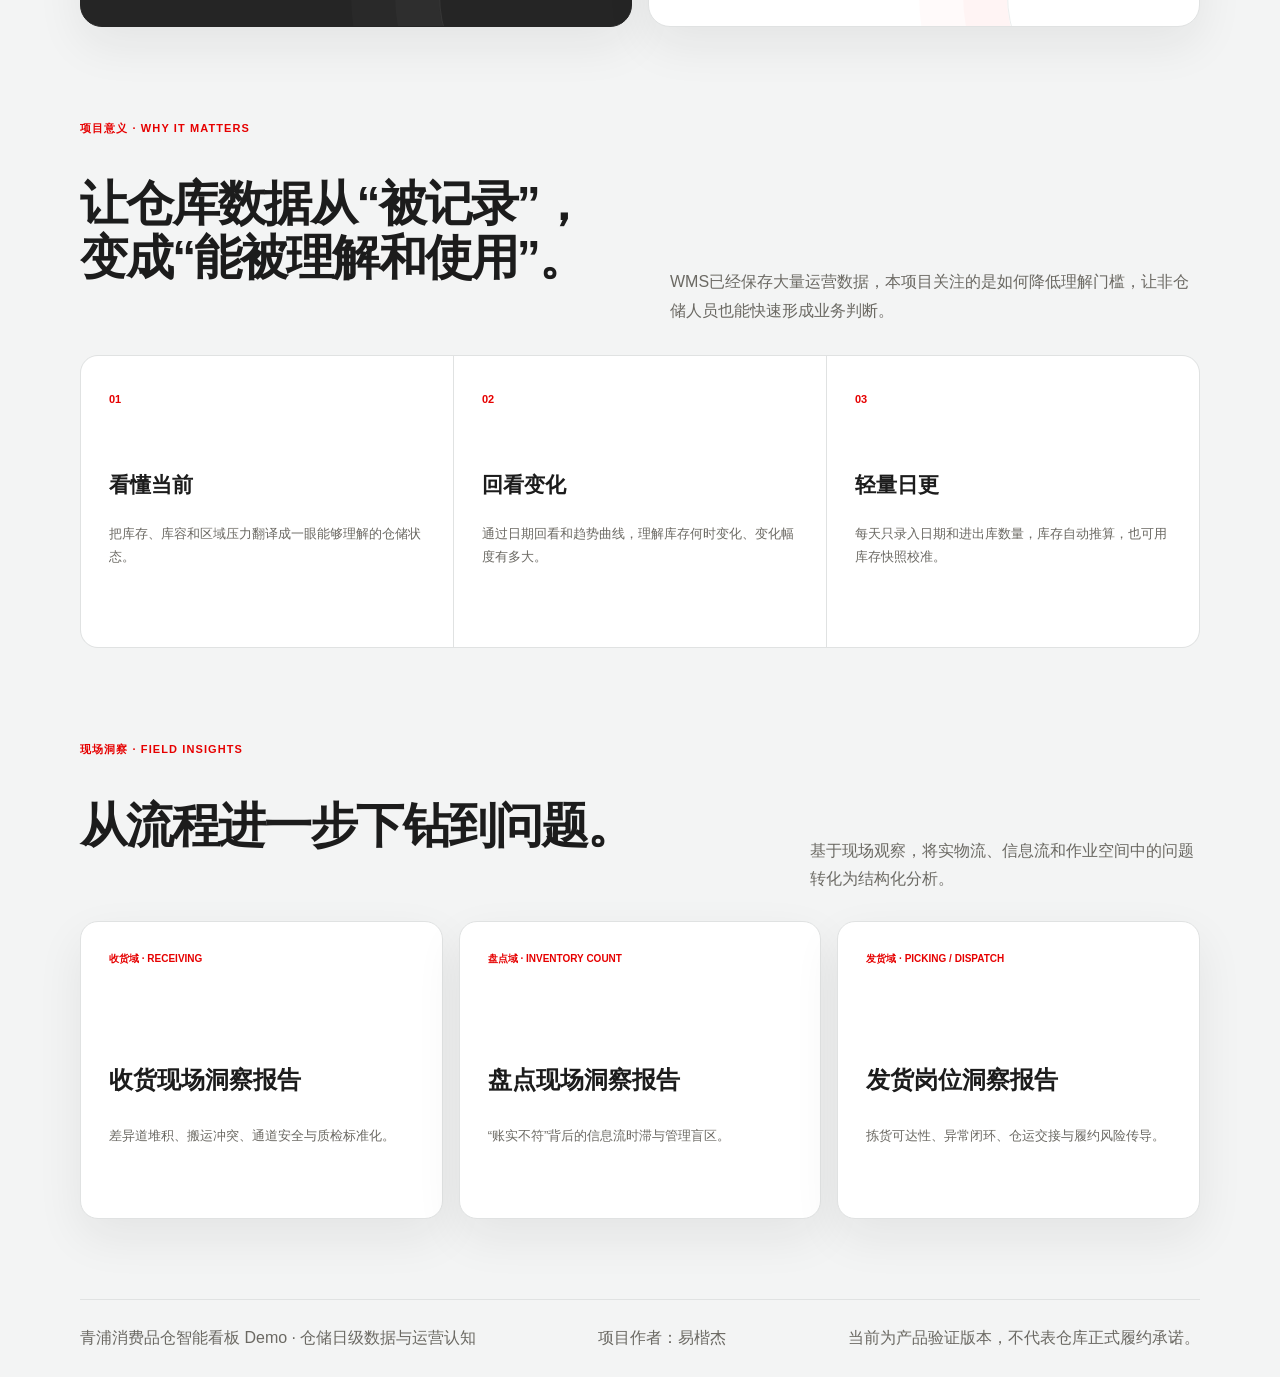
==== commit 4f2070af: "feat: add shipping operations insight report" ====
--- a/index.html
+++ b/index.html
@@ -79,7 +79,7 @@
             <span class="module-number">02 · 运营认知</span>
             <h3>仓库全流程知识看板</h3>
             <p>从收货、上架、盘点到发货与退货，理解六大运营域之间的关系，并下钻现场洞察。</p>
-            <div class="module-meta"><span>6个运营域</span><span>26项岗位任务</span><span>2份现场洞察</span></div>
+            <div class="module-meta"><span>6个运营域</span><span>26项岗位任务</span><span>3份现场洞察</span></div>
             <span class="module-link">了解仓库如何运转 →</span>
           </div>
         </a>
@@ -109,6 +109,7 @@
       <div class="insight-grid">
         <a class="insight-card" href="receiving-insight.html"><span class="insight-tag">收货域 · RECEIVING</span><div><h3>收货现场洞察报告</h3><p>差异道堆积、搬运冲突、通道安全与质检标准化。</p></div></a>
         <a class="insight-card" href="count-insight.html"><span class="insight-tag">盘点域 · INVENTORY COUNT</span><div><h3>盘点现场洞察报告</h3><p>“账实不符”背后的信息流时滞与管理盲区。</p></div></a>
+        <a class="insight-card" href="shipping-insight.html"><span class="insight-tag">发货域 · PICKING / DISPATCH</span><div><h3>发货岗位洞察报告</h3><p>拣货可达性、异常闭环、仓运交接与履约风险传导。</p></div></a>
       </div>
     </section>
   </main>
--- a/portal.css
+++ b/portal.css
@@ -62,7 +62,7 @@
 .insight-section { padding-top: clamp(58px, 8vw, 92px); }
 .insight-heading { display: flex; align-items: end; justify-content: space-between; gap: 40px; margin-bottom: 28px; }
 .insight-heading > p { max-width: 390px; margin: 0; color: var(--muted); line-height: 1.75; }
-.insight-grid { display: grid; grid-template-columns: 1fr 1fr; gap: 16px; }
+.insight-grid { display: grid; grid-template-columns: repeat(3, 1fr); gap: 16px; }
 .insight-card { display: grid; min-height: 240px; padding: 28px; color: var(--text); background: #fff; border: 1px solid var(--border); border-radius: 18px; text-decoration: none; box-shadow: var(--shadow); }
 .insight-card .insight-tag { color: var(--sf-red); font-size: 10px; font-weight: 850; }
 .insight-card h3 { align-self: end; margin-top: 50px; font-size: 24px; }
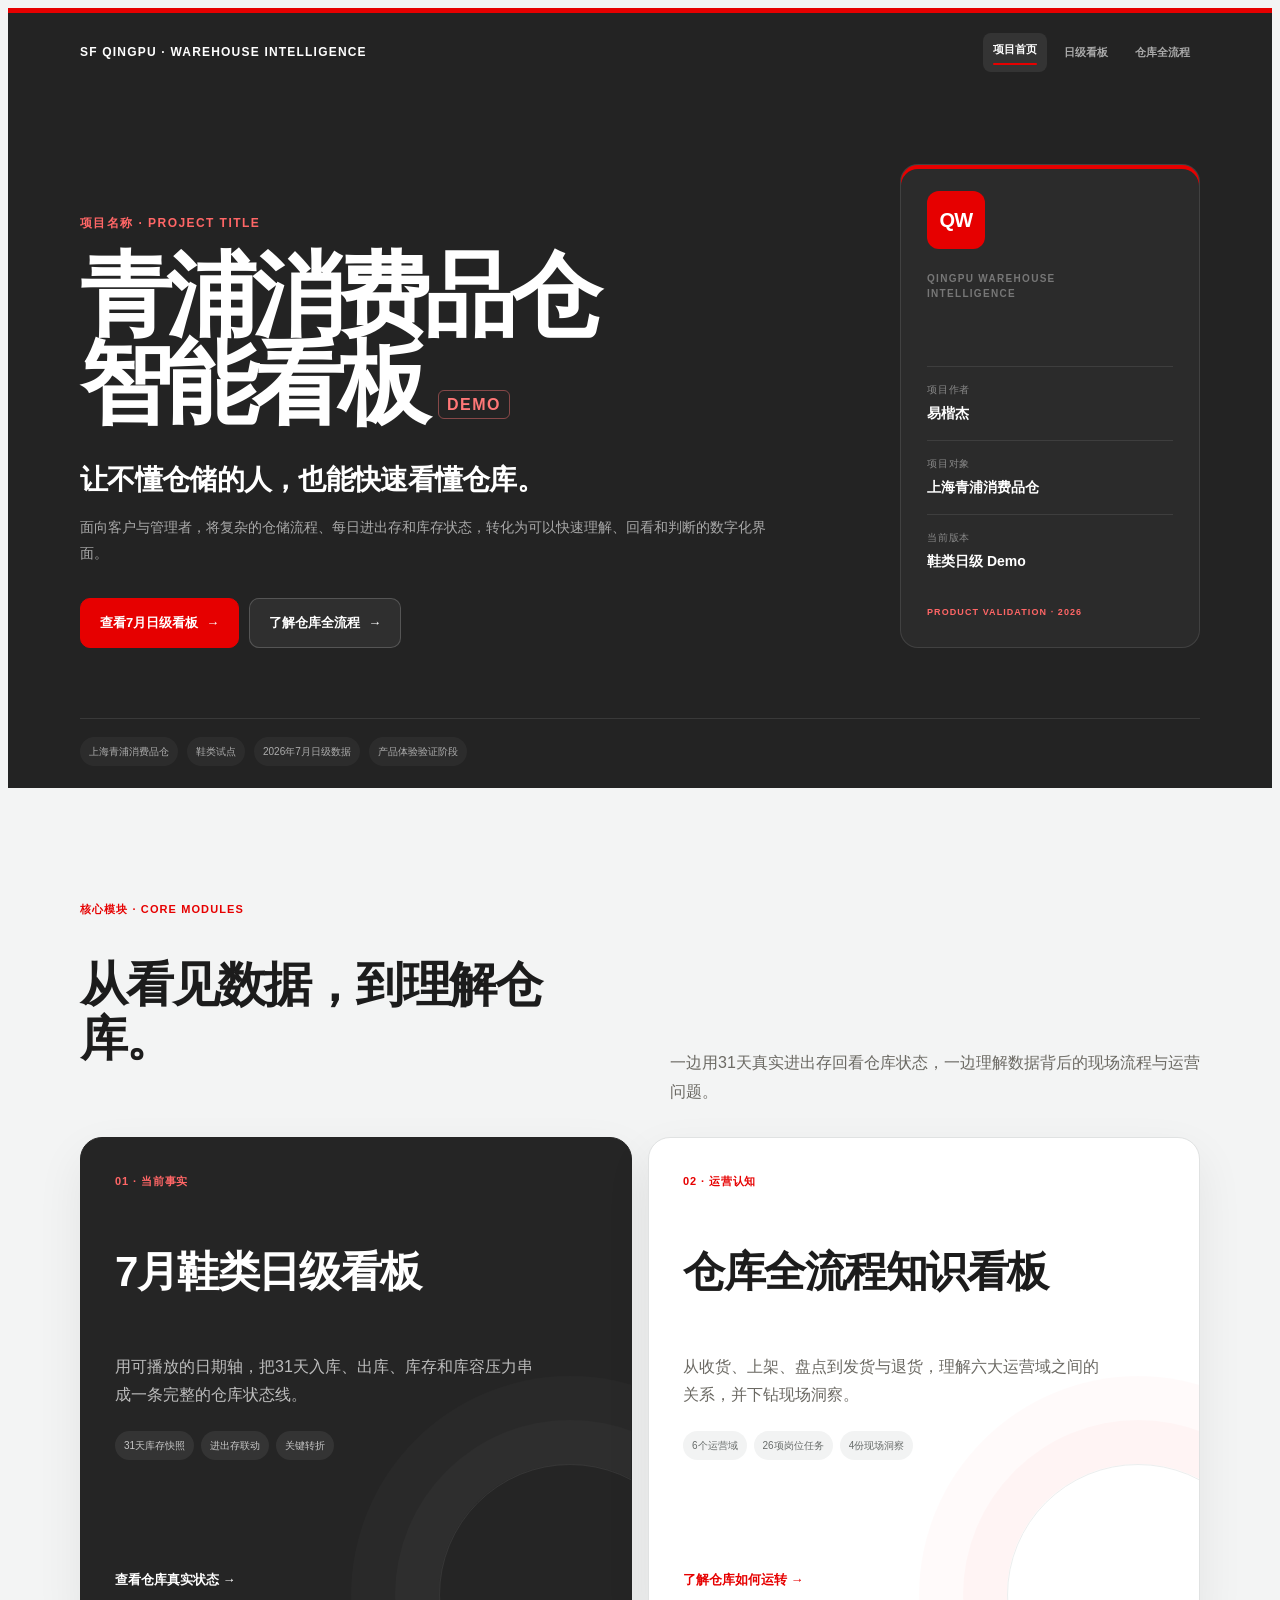
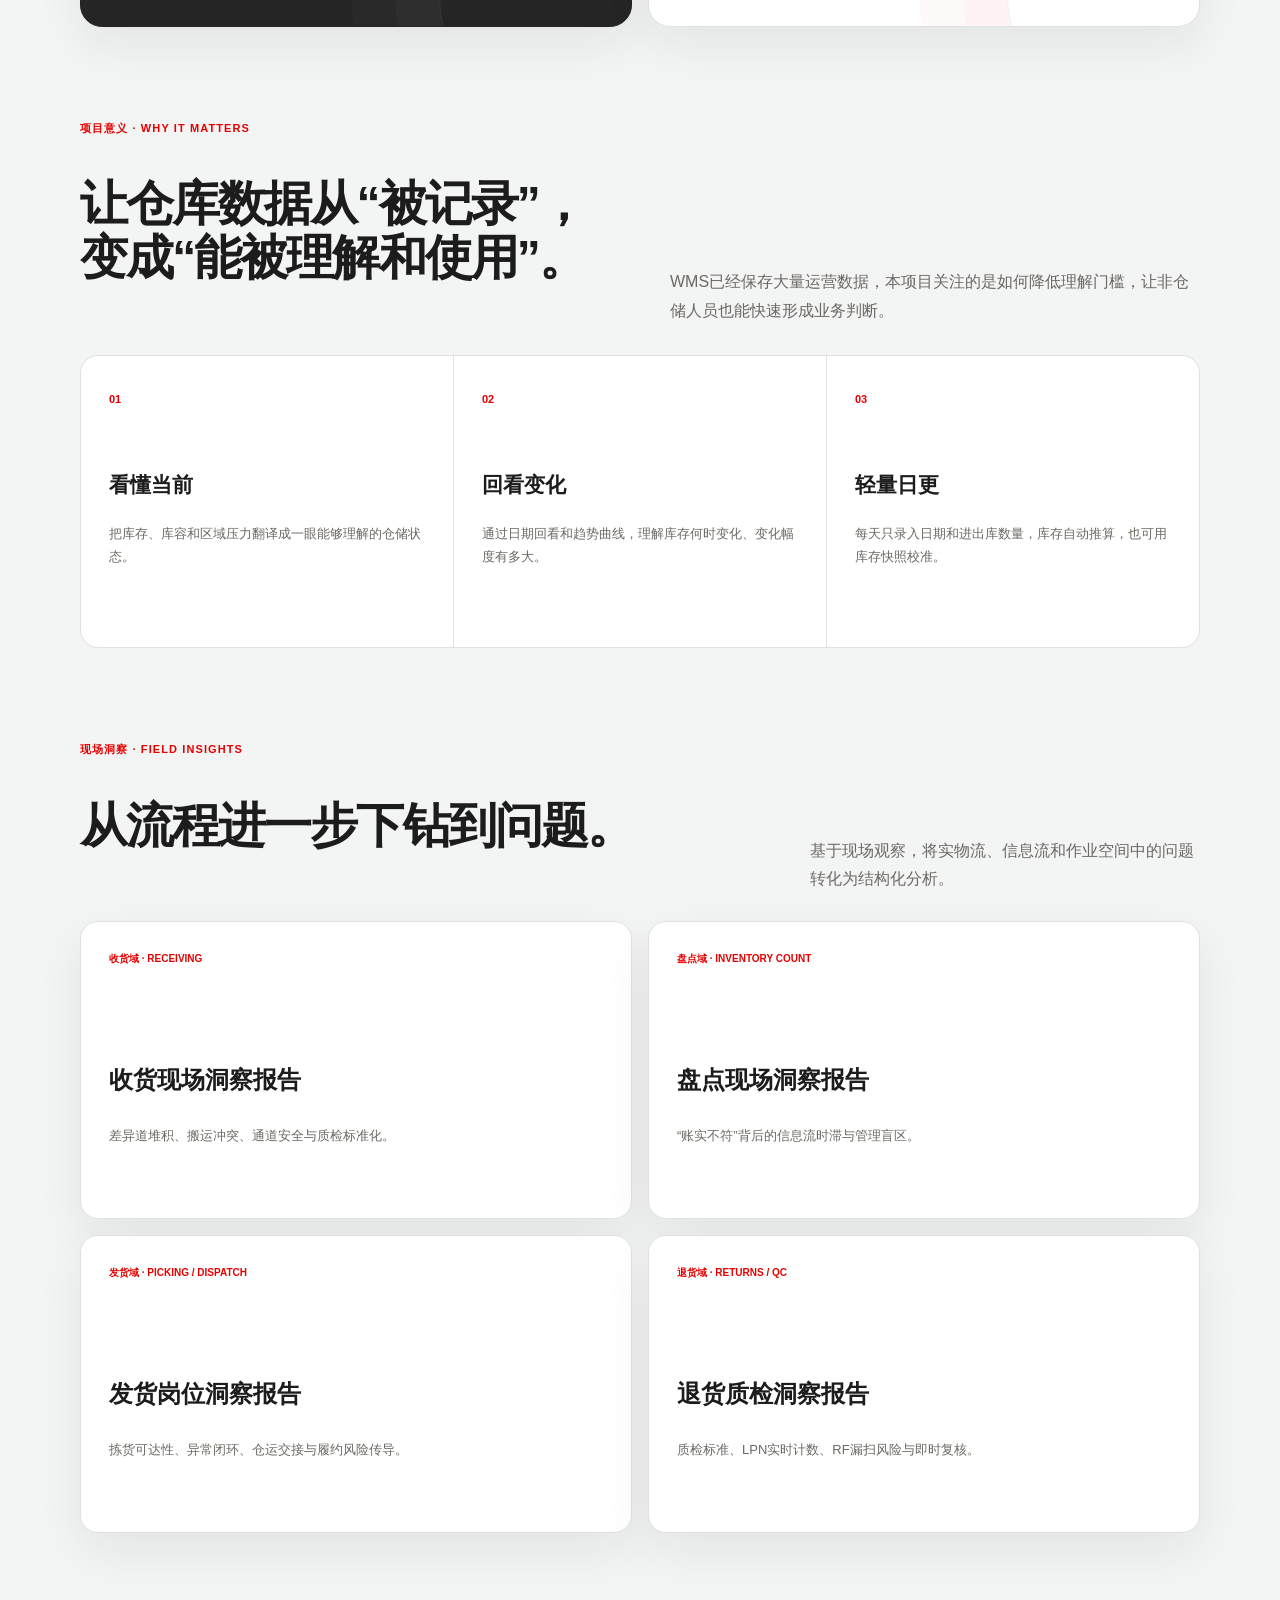
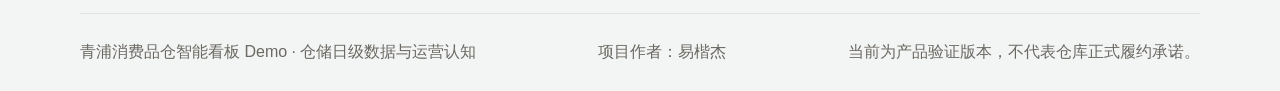
==== commit 78222cf4: "feat: add returns quality insight report" ====
--- a/index.html
+++ b/index.html
@@ -79,7 +79,7 @@
             <span class="module-number">02 · 运营认知</span>
             <h3>仓库全流程知识看板</h3>
             <p>从收货、上架、盘点到发货与退货，理解六大运营域之间的关系，并下钻现场洞察。</p>
-            <div class="module-meta"><span>6个运营域</span><span>26项岗位任务</span><span>3份现场洞察</span></div>
+            <div class="module-meta"><span>6个运营域</span><span>26项岗位任务</span><span>4份现场洞察</span></div>
             <span class="module-link">了解仓库如何运转 →</span>
           </div>
         </a>
@@ -110,6 +110,7 @@
         <a class="insight-card" href="receiving-insight.html"><span class="insight-tag">收货域 · RECEIVING</span><div><h3>收货现场洞察报告</h3><p>差异道堆积、搬运冲突、通道安全与质检标准化。</p></div></a>
         <a class="insight-card" href="count-insight.html"><span class="insight-tag">盘点域 · INVENTORY COUNT</span><div><h3>盘点现场洞察报告</h3><p>“账实不符”背后的信息流时滞与管理盲区。</p></div></a>
         <a class="insight-card" href="shipping-insight.html"><span class="insight-tag">发货域 · PICKING / DISPATCH</span><div><h3>发货岗位洞察报告</h3><p>拣货可达性、异常闭环、仓运交接与履约风险传导。</p></div></a>
+        <a class="insight-card" href="returns-insight.html"><span class="insight-tag">退货域 · RETURNS / QC</span><div><h3>退货质检洞察报告</h3><p>质检标准、LPN实时计数、RF漏扫风险与即时复核。</p></div></a>
       </div>
     </section>
   </main>
--- a/portal.css
+++ b/portal.css
@@ -62,7 +62,7 @@
 .insight-section { padding-top: clamp(58px, 8vw, 92px); }
 .insight-heading { display: flex; align-items: end; justify-content: space-between; gap: 40px; margin-bottom: 28px; }
 .insight-heading > p { max-width: 390px; margin: 0; color: var(--muted); line-height: 1.75; }
-.insight-grid { display: grid; grid-template-columns: repeat(3, 1fr); gap: 16px; }
+.insight-grid { display: grid; grid-template-columns: 1fr 1fr; gap: 16px; }
 .insight-card { display: grid; min-height: 240px; padding: 28px; color: var(--text); background: #fff; border: 1px solid var(--border); border-radius: 18px; text-decoration: none; box-shadow: var(--shadow); }
 .insight-card .insight-tag { color: var(--sf-red); font-size: 10px; font-weight: 850; }
 .insight-card h3 { align-self: end; margin-top: 50px; font-size: 24px; }
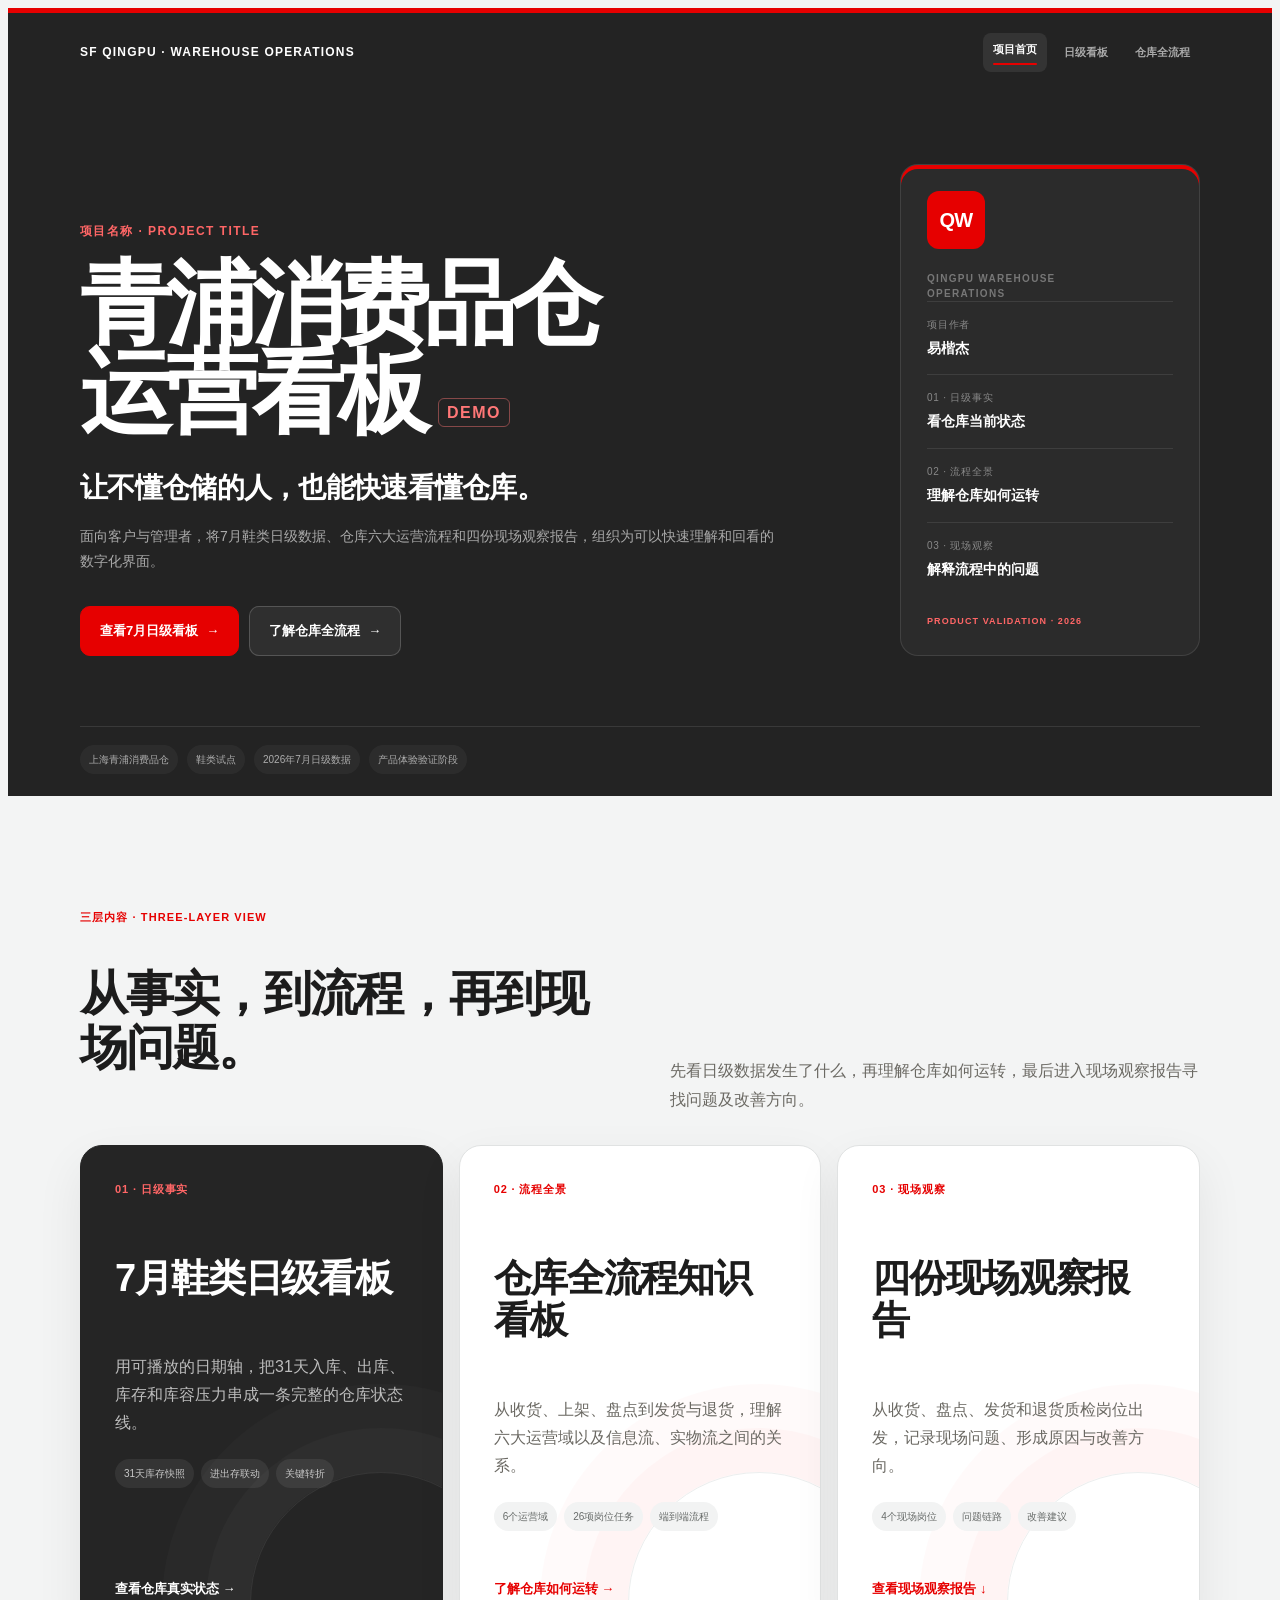
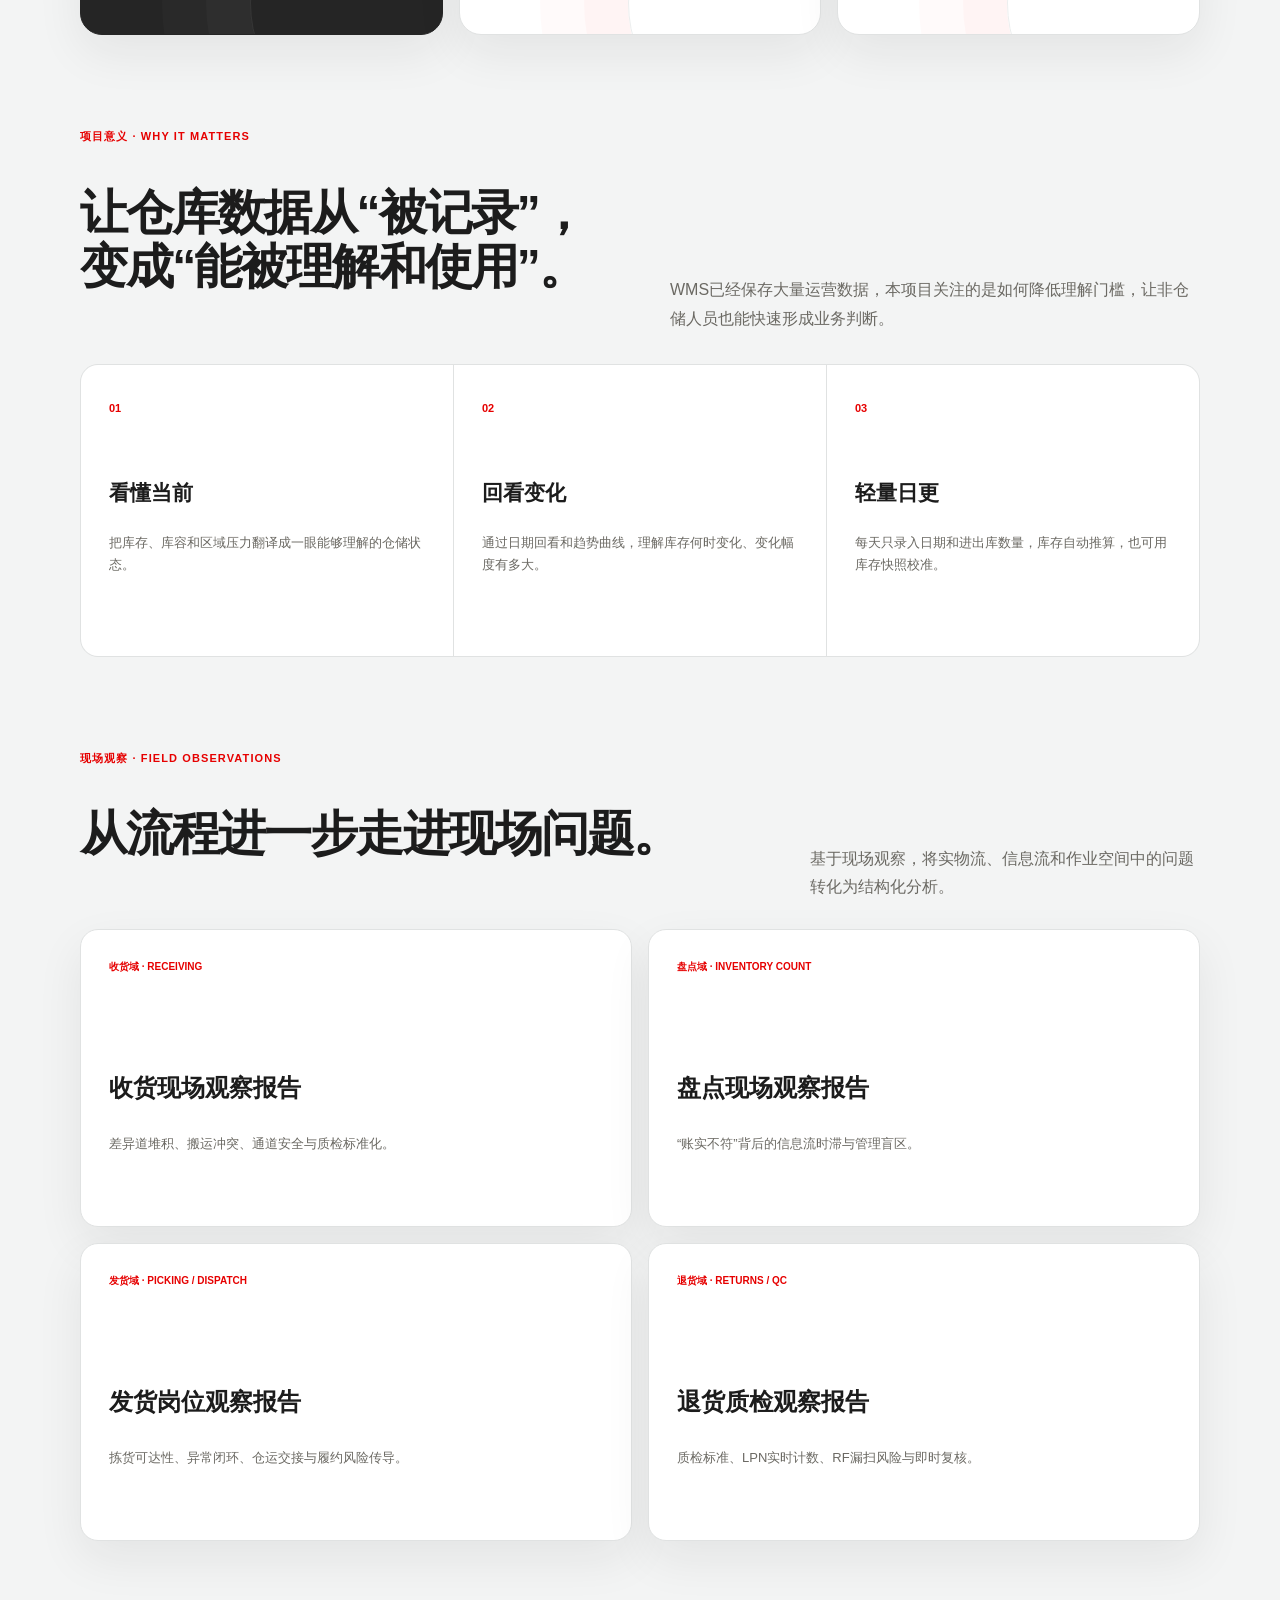
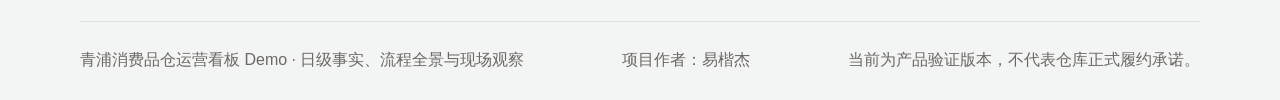
==== commit 6b8ab5ce: "refactor: clarify warehouse operations product structure" ====
--- a/index.html
+++ b/index.html
@@ -3,16 +3,16 @@
 <head>
   <meta charset="UTF-8">
   <meta name="viewport" content="width=device-width, initial-scale=1.0">
-  <meta name="description" content="青浦消费品仓智能看板 Demo：用日级数据快速理解仓库状态与运营变化。">
-  <title>青浦消费品仓智能看板 Demo｜日级数据与运营认知</title>
-  <link rel="stylesheet" href="site.css">
-  <link rel="stylesheet" href="portal.css">
+  <meta name="description" content="青浦消费品仓运营看板 Demo：用日级事实、流程全景和现场观察快速理解仓库。">
+  <title>青浦消费品仓运营看板 Demo｜日级事实、流程全景与现场观察</title>
+  <link rel="stylesheet" href="site.css?v=20260824-3">
+  <link rel="stylesheet" href="portal.css?v=20260824-3">
 </head>
 <body class="portal-page">
   <header class="portal-hero">
     <div class="portal-shell">
       <nav class="portal-nav" aria-label="项目导航">
-        <a class="nav-brand" href="index.html">SF QINGPU · WAREHOUSE INTELLIGENCE</a>
+        <a class="nav-brand" href="index.html">SF QINGPU · WAREHOUSE OPERATIONS</a>
         <div class="global-nav-links">
           <a class="active" href="index.html">项目首页</a>
           <a href="dashboard.html">日级看板</a>
@@ -23,9 +23,9 @@
       <div class="portal-hero-grid">
         <div class="portal-copy">
           <div class="portal-kicker">项目名称 · PROJECT TITLE</div>
-          <h1><span>青浦消费品仓</span><br><span class="title-main">智能看板</span><em class="title-demo">DEMO</em></h1>
+          <h1><span>青浦消费品仓</span><br><span class="title-main">运营看板</span><em class="title-demo">DEMO</em></h1>
           <p class="portal-claim">让不懂仓储的人，也能快速看懂仓库。</p>
-          <p class="portal-description">面向客户与管理者，将复杂的仓储流程、每日进出存和库存状态，转化为可以快速理解、回看和判断的数字化界面。</p>
+          <p class="portal-description">面向客户与管理者，将7月鞋类日级数据、仓库六大运营流程和四份现场观察报告，组织为可以快速理解和回看的数字化界面。</p>
           <div class="portal-actions">
             <a class="portal-button primary" href="dashboard.html">查看7月日级看板 <span>→</span></a>
             <a class="portal-button secondary" href="operations.html">了解仓库全流程 <span>→</span></a>
@@ -34,11 +34,12 @@
 
         <aside class="portal-credit" aria-label="项目署名与版本信息">
           <div class="credit-mark">QW</div>
-          <div class="credit-title">QINGPU WAREHOUSE<br>INTELLIGENCE</div>
+          <div class="credit-title">QINGPU WAREHOUSE<br>OPERATIONS</div>
           <dl>
             <div><dt>项目作者</dt><dd>易楷杰</dd></div>
-            <div><dt>项目对象</dt><dd>上海青浦消费品仓</dd></div>
-            <div><dt>当前版本</dt><dd>鞋类日级 Demo</dd></div>
+            <div><dt>01 · 日级事实</dt><dd>看仓库当前状态</dd></div>
+            <div><dt>02 · 流程全景</dt><dd>理解仓库如何运转</dd></div>
+            <div><dt>03 · 现场观察</dt><dd>解释流程中的问题</dd></div>
           </dl>
           <span class="credit-status">PRODUCT VALIDATION · 2026</span>
         </aside>
@@ -57,16 +58,16 @@
     <section class="portal-section" aria-labelledby="modules-title">
       <div class="section-intro">
         <div>
-          <div class="section-label">核心模块 · CORE MODULES</div>
-          <h2 id="modules-title">从看见数据，到理解仓库。</h2>
+          <div class="section-label">三层内容 · THREE-LAYER VIEW</div>
+          <h2 id="modules-title">从事实，到流程，再到现场问题。</h2>
         </div>
-        <p>一边用31天真实进出存回看仓库状态，一边理解数据背后的现场流程与运营问题。</p>
+        <p>先看日级数据发生了什么，再理解仓库如何运转，最后进入现场观察报告寻找问题及改善方向。</p>
       </div>
 
       <div class="module-grid">
         <a class="module-card dashboard" href="dashboard.html">
           <div class="module-content">
-            <span class="module-number">01 · 当前事实</span>
+            <span class="module-number">01 · 日级事实</span>
             <h3>7月鞋类日级看板</h3>
             <p>用可播放的日期轴，把31天入库、出库、库存和库容压力串成一条完整的仓库状态线。</p>
             <div class="module-meta"><span>31天库存快照</span><span>进出存联动</span><span>关键转折</span></div>
@@ -76,11 +77,21 @@
 
         <a class="module-card" href="operations.html">
           <div class="module-content">
-            <span class="module-number">02 · 运营认知</span>
+            <span class="module-number">02 · 流程全景</span>
             <h3>仓库全流程知识看板</h3>
-            <p>从收货、上架、盘点到发货与退货，理解六大运营域之间的关系，并下钻现场洞察。</p>
-            <div class="module-meta"><span>6个运营域</span><span>26项岗位任务</span><span>4份现场洞察</span></div>
+            <p>从收货、上架、盘点到发货与退货，理解六大运营域以及信息流、实物流之间的关系。</p>
+            <div class="module-meta"><span>6个运营域</span><span>26项岗位任务</span><span>端到端流程</span></div>
             <span class="module-link">了解仓库如何运转 →</span>
+          </div>
+        </a>
+
+        <a class="module-card" href="#field-reports">
+          <div class="module-content">
+            <span class="module-number">03 · 现场观察</span>
+            <h3>四份现场观察报告</h3>
+            <p>从收货、盘点、发货和退货质检岗位出发，记录现场问题、形成原因与改善方向。</p>
+            <div class="module-meta"><span>4个现场岗位</span><span>问题链路</span><span>改善建议</span></div>
+            <span class="module-link">查看现场观察报告 ↓</span>
           </div>
         </a>
       </div>
@@ -101,22 +112,22 @@
       </div>
     </section>
 
-    <section class="insight-section" aria-labelledby="insights-title">
+    <section class="insight-section" id="field-reports" aria-labelledby="reports-title">
       <div class="insight-heading">
-        <div><div class="section-label">现场洞察 · FIELD INSIGHTS</div><h2 id="insights-title">从流程进一步下钻到问题。</h2></div>
+        <div><div class="section-label">现场观察 · FIELD OBSERVATIONS</div><h2 id="reports-title">从流程进一步走进现场问题。</h2></div>
         <p>基于现场观察，将实物流、信息流和作业空间中的问题转化为结构化分析。</p>
       </div>
       <div class="insight-grid">
-        <a class="insight-card" href="receiving-insight.html"><span class="insight-tag">收货域 · RECEIVING</span><div><h3>收货现场洞察报告</h3><p>差异道堆积、搬运冲突、通道安全与质检标准化。</p></div></a>
-        <a class="insight-card" href="count-insight.html"><span class="insight-tag">盘点域 · INVENTORY COUNT</span><div><h3>盘点现场洞察报告</h3><p>“账实不符”背后的信息流时滞与管理盲区。</p></div></a>
-        <a class="insight-card" href="shipping-insight.html"><span class="insight-tag">发货域 · PICKING / DISPATCH</span><div><h3>发货岗位洞察报告</h3><p>拣货可达性、异常闭环、仓运交接与履约风险传导。</p></div></a>
-        <a class="insight-card" href="returns-insight.html"><span class="insight-tag">退货域 · RETURNS / QC</span><div><h3>退货质检洞察报告</h3><p>质检标准、LPN实时计数、RF漏扫风险与即时复核。</p></div></a>
+        <a class="insight-card" href="receiving-insight.html"><span class="insight-tag">收货域 · RECEIVING</span><div><h3>收货现场观察报告</h3><p>差异道堆积、搬运冲突、通道安全与质检标准化。</p></div></a>
+        <a class="insight-card" href="count-insight.html"><span class="insight-tag">盘点域 · INVENTORY COUNT</span><div><h3>盘点现场观察报告</h3><p>“账实不符”背后的信息流时滞与管理盲区。</p></div></a>
+        <a class="insight-card" href="shipping-insight.html"><span class="insight-tag">发货域 · PICKING / DISPATCH</span><div><h3>发货岗位观察报告</h3><p>拣货可达性、异常闭环、仓运交接与履约风险传导。</p></div></a>
+        <a class="insight-card" href="returns-insight.html"><span class="insight-tag">退货域 · RETURNS / QC</span><div><h3>退货质检观察报告</h3><p>质检标准、LPN实时计数、RF漏扫风险与即时复核。</p></div></a>
       </div>
     </section>
   </main>
 
   <footer class="portal-footer">
-    <p>青浦消费品仓智能看板 Demo · 仓储日级数据与运营认知</p>
+    <p>青浦消费品仓运营看板 Demo · 日级事实、流程全景与现场观察</p>
     <p>项目作者：易楷杰</p>
     <p>当前为产品验证版本，不代表仓库正式履约承诺。</p>
   </footer>
--- a/site.css
+++ b/site.css
@@ -209,6 +209,14 @@
 .report-page .callout strong { color: #302426 !important; }
 .report-page ul, .report-page ol { padding-left: 4px; }
 .report-page li { padding-left: 4px; }
+.report-summary { margin-top: 18px; padding: clamp(22px, 3vw, 30px); color: #fff; background: #252525; border-radius: 18px; box-shadow: inset 5px 0 0 var(--sf-red), var(--shadow); }
+.report-summary-label { color: #ff7070; font-size: 10px; font-weight: 850; letter-spacing: .1em; }
+.report-summary h2 { margin-top: 8px; color: #fff; font-size: clamp(24px, 3vw, 32px); letter-spacing: -.035em; }
+.report-summary-grid { display: grid; grid-template-columns: repeat(3, 1fr); gap: 9px; margin-top: 20px; }
+.report-summary-grid article { min-height: 150px; padding: 17px; background: rgba(255,255,255,.055); border: 1px solid rgba(255,255,255,.1); border-radius: 12px; }
+.report-summary-grid span { color: #ff7777; font-size: 9px; font-weight: 850; letter-spacing: .06em; }
+.report-summary-grid b { display: block; margin-top: 20px; color: #fff; font-size: 15px; line-height: 1.45; }
+.report-summary-grid p { margin-top: 8px; color: #aaa; font-size: 11px; line-height: 1.65; }
 
 @media (max-width: 820px) {
   .hero-shell, .container, footer { width: min(100% - 24px, 720px); }
@@ -242,4 +250,10 @@
   .report-page header .back { left: 12px !important; top: 14px !important; }
   .report-page .card h2 { align-items: flex-start; flex-wrap: wrap; }
   .report-page .card .badge { margin-left: 0; }
-}
+  .report-summary-grid { grid-template-columns: 1fr; }
+  .report-summary-grid article { min-height: 0; }
+  .report-summary-grid b { margin-top: 12px; }
+  .report-page .mermaid { position: relative; display: block; padding-top: 42px !important; }
+  .report-page .mermaid::before { position: absolute; top: 12px; left: 14px; content: "↔ 左右滑动查看完整流程"; color: var(--muted); font-size: 10px; font-weight: 750; letter-spacing: .04em; }
+  .report-page .mermaid svg { display: block; width: 760px !important; max-width: none !important; height: auto !important; margin: 0 !important; }
+}
--- a/portal.css
+++ b/portal.css
@@ -36,7 +36,7 @@
 .section-intro h2, .insight-section h2 { font-size: clamp(29px, 4.5vw, 48px); line-height: 1.13; letter-spacing: -.04em; }
 .section-intro > p { margin: 0; color: var(--muted); line-height: 1.8; }
 
-.module-grid { display: grid; grid-template-columns: 1fr 1fr; gap: 16px; }
+.module-grid { display: grid; grid-template-columns: repeat(3, 1fr); gap: 16px; }
 .module-card { position: relative; display: flex; min-height: 420px; overflow: hidden; padding: 34px; border: 1px solid var(--border); border-radius: 22px; color: var(--text); background: #fff; text-decoration: none; box-shadow: var(--shadow); }
 .module-card.dashboard { color: #fff; background: #252525; border-color: #252525; }
 .module-card::after { position: absolute; right: -70px; bottom: -100px; content: ""; width: 260px; height: 260px; border: 1px solid #eceeee; border-radius: 50%; box-shadow: 0 0 0 44px rgba(230,0,0,.025), 0 0 0 88px rgba(230,0,0,.018); }
@@ -44,7 +44,7 @@
 .module-content { position: relative; z-index: 1; display: flex; flex: 1; flex-direction: column; }
 .module-number { color: var(--sf-red); font-size: 11px; font-weight: 850; letter-spacing: .08em; }
 .dashboard .module-number { color: #ff6666; }
-.module-card h3 { max-width: 410px; margin-top: 58px; font-size: clamp(28px, 3.6vw, 42px); line-height: 1.12; letter-spacing: -.035em; }
+.module-card h3 { max-width: 410px; margin-top: 58px; font-size: clamp(27px, 3vw, 38px); line-height: 1.12; letter-spacing: -.035em; }
 .module-card p { max-width: 430px; margin: 16px 0 0; color: var(--muted); line-height: 1.75; }
 .dashboard p { color: #bdbdbd; }
 .module-meta { display: flex; flex-wrap: wrap; gap: 7px; margin-top: 22px; }
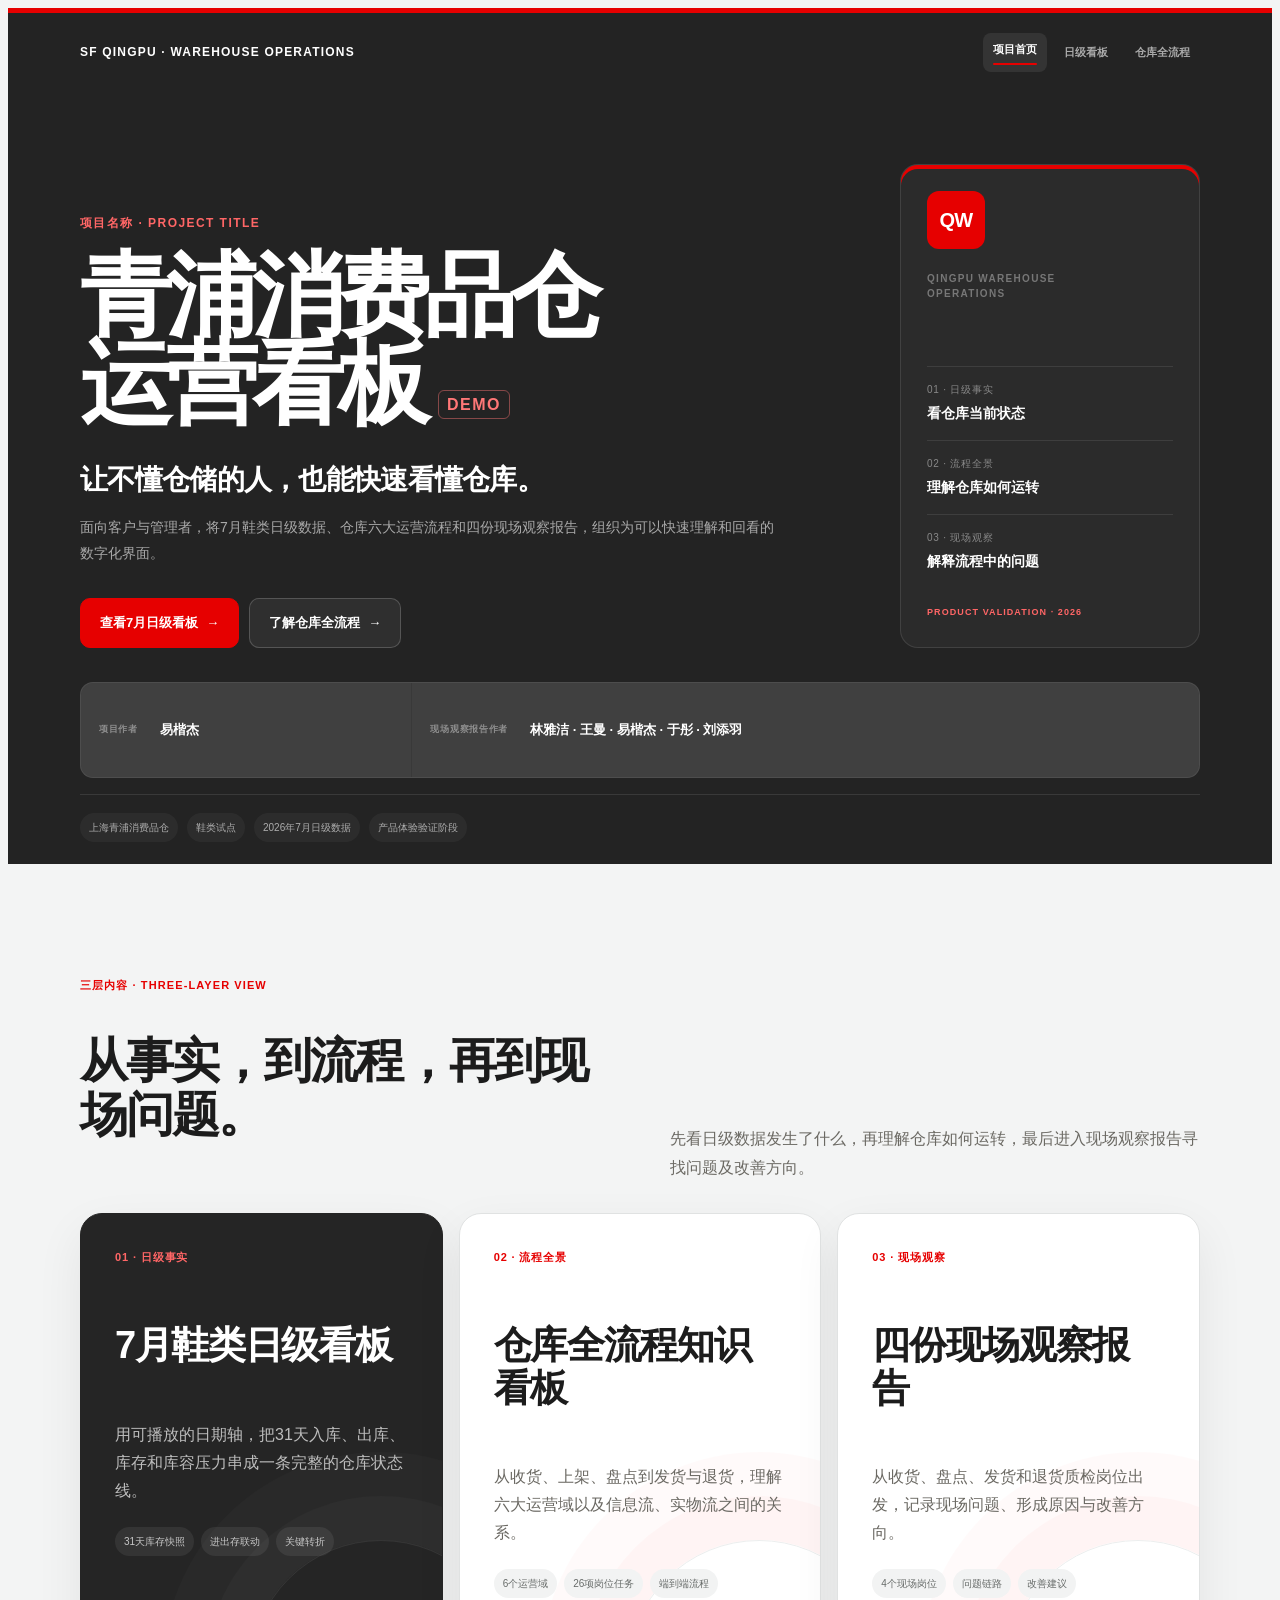
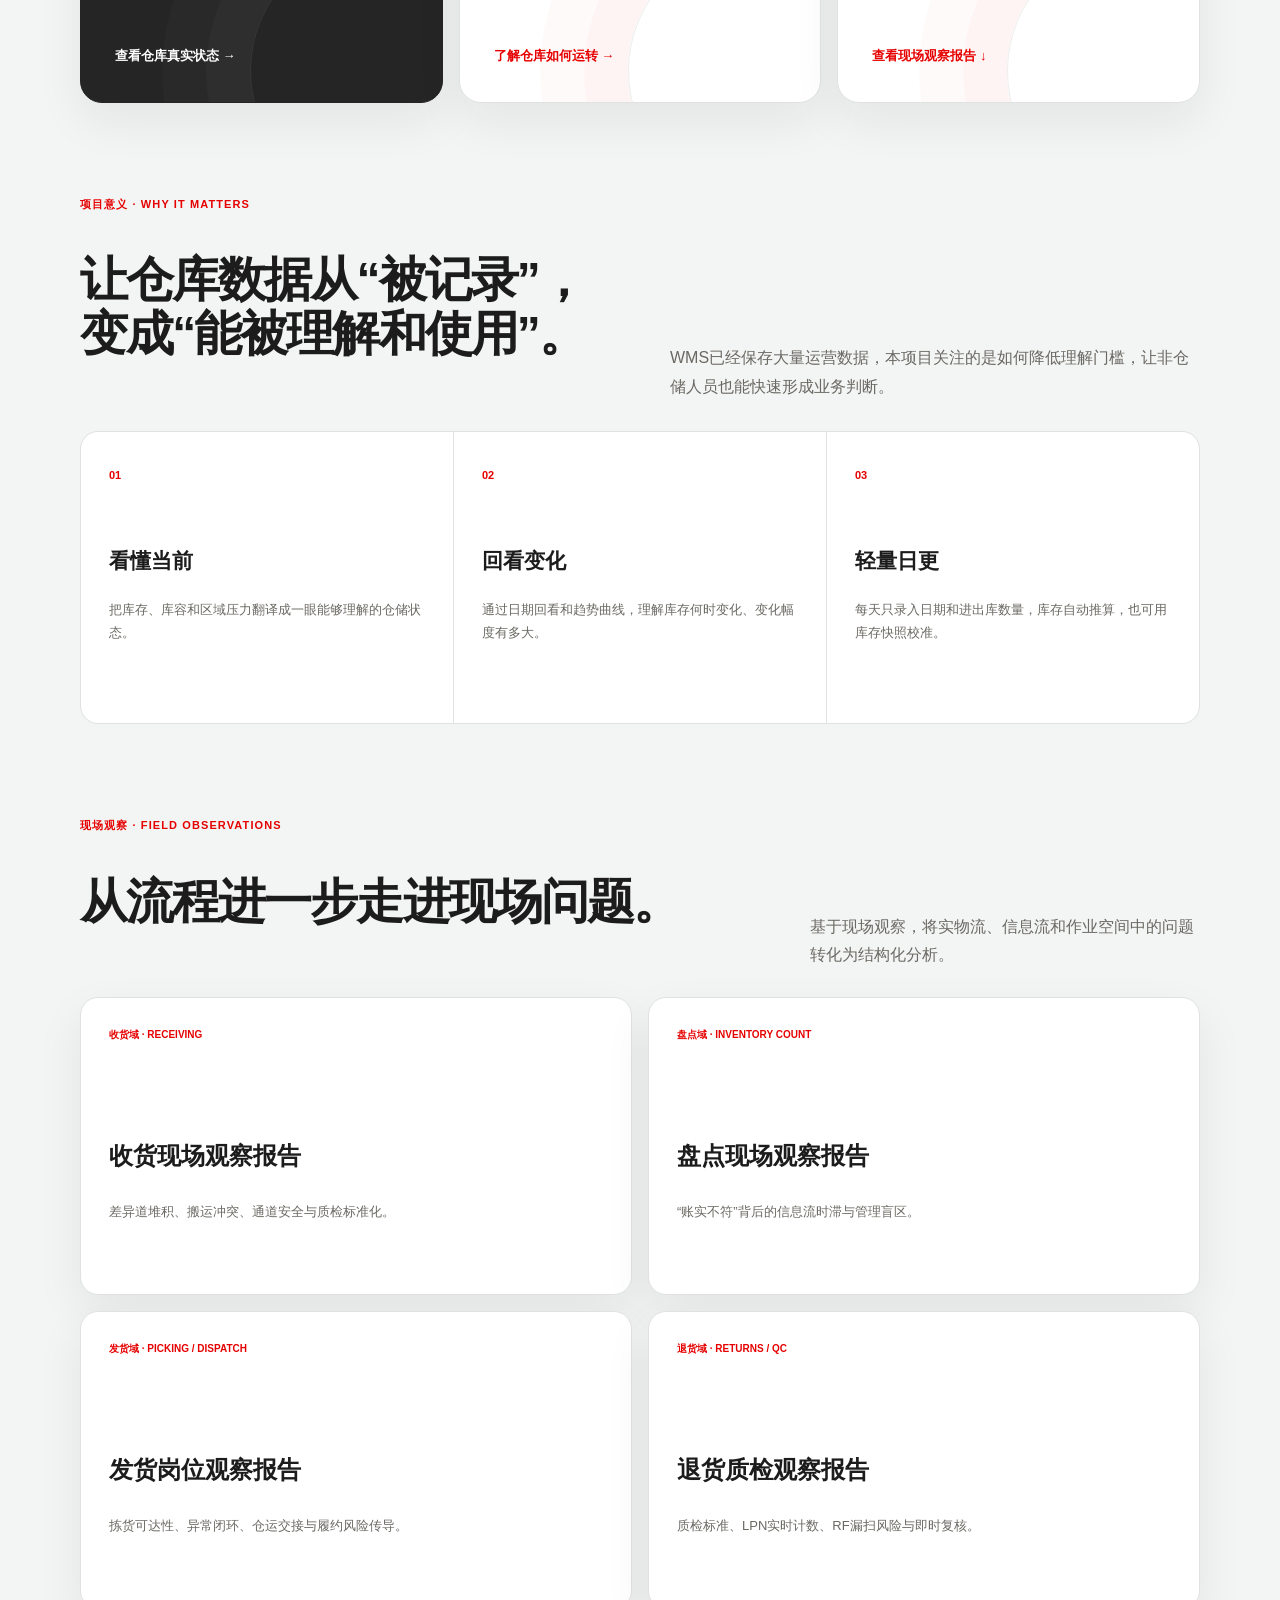
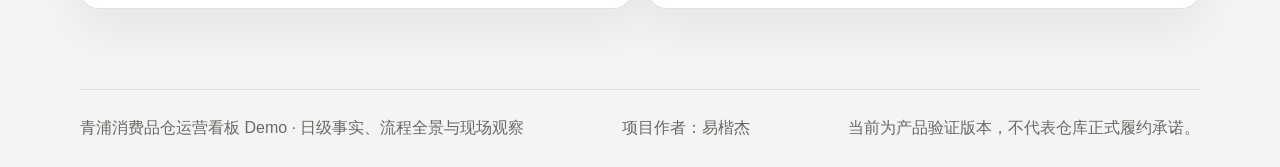
==== commit ed671e5f: "feat: add project and report author credits" ====
--- a/index.html
+++ b/index.html
@@ -6,7 +6,7 @@
   <meta name="description" content="青浦消费品仓运营看板 Demo：用日级事实、流程全景和现场观察快速理解仓库。">
   <title>青浦消费品仓运营看板 Demo｜日级事实、流程全景与现场观察</title>
   <link rel="stylesheet" href="site.css?v=20260824-3">
-  <link rel="stylesheet" href="portal.css?v=20260824-3">
+  <link rel="stylesheet" href="portal.css?v=20260824-4">
 </head>
 <body class="portal-page">
   <header class="portal-hero">
@@ -32,17 +32,21 @@
           </div>
         </div>
 
-        <aside class="portal-credit" aria-label="项目署名与版本信息">
+        <aside class="portal-credit" aria-label="项目三层内容结构">
           <div class="credit-mark">QW</div>
           <div class="credit-title">QINGPU WAREHOUSE<br>OPERATIONS</div>
           <dl>
-            <div><dt>项目作者</dt><dd>易楷杰</dd></div>
             <div><dt>01 · 日级事实</dt><dd>看仓库当前状态</dd></div>
             <div><dt>02 · 流程全景</dt><dd>理解仓库如何运转</dd></div>
             <div><dt>03 · 现场观察</dt><dd>解释流程中的问题</dd></div>
           </dl>
           <span class="credit-status">PRODUCT VALIDATION · 2026</span>
         </aside>
+      </div>
+
+      <div class="portal-authorship" aria-label="项目作者信息">
+        <div><span>项目作者</span><strong>易楷杰</strong></div>
+        <div><span>现场观察报告作者</span><strong>林雅洁 · 王曼 · 易楷杰 · 于彤 · 刘添羽</strong></div>
       </div>
 
       <div class="portal-context" aria-label="项目当前范围">
--- a/portal.css
+++ b/portal.css
@@ -3,7 +3,7 @@
 .portal-shell { width: min(1120px, calc(100% - 40px)); margin: 0 auto; padding: 25px 0 0; }
 .portal-nav { display: flex; align-items: center; justify-content: space-between; gap: 24px; }
 .portal-nav .nav-brand { font-size: 12px; }
-.portal-hero-grid { display: grid; grid-template-columns: minmax(0, 1fr) 300px; align-items: end; gap: clamp(50px, 8vw, 100px); padding: clamp(66px, 8vw, 92px) 0 70px; }
+.portal-hero-grid { display: grid; grid-template-columns: minmax(0, 1fr) 300px; align-items: end; gap: clamp(50px, 8vw, 100px); padding: clamp(66px, 8vw, 92px) 0 34px; }
 .portal-copy { min-width: 0; }
 .portal-kicker { margin-bottom: 18px; color: #ff6666; font-size: 12px; font-weight: 850; letter-spacing: .12em; }
 .portal-copy h1 { max-width: 760px !important; font-size: clamp(58px, 7.7vw, 92px) !important; font-weight: 850 !important; line-height: .96; letter-spacing: -.065em !important; }
@@ -26,6 +26,10 @@
 .portal-credit dt { color: #888; font-size: 10px; letter-spacing: .08em; }
 .portal-credit dd { margin: 4px 0 0; color: #fff; font-size: 14px; font-weight: 800; }
 .credit-status { margin-top: 18px; color: #ff6666; font-size: 9px; font-weight: 850; letter-spacing: .12em; }
+.portal-authorship { display: grid; grid-template-columns: .42fr 1fr; gap: 1px; overflow: hidden; margin-bottom: 16px; background: rgba(255,255,255,.1); border: 1px solid rgba(255,255,255,.1); border-radius: 13px; }
+.portal-authorship > div { display: grid; grid-template-columns: auto 1fr; align-items: center; gap: 22px; min-height: 66px; padding: 14px 18px; background: rgba(255,255,255,.035); }
+.portal-authorship span { color: #8d8d8d; font-size: 9px; font-weight: 800; letter-spacing: .08em; }
+.portal-authorship strong { color: #fff; font-size: 13px; font-weight: 800; line-height: 1.55; }
 .portal-context { display: flex; flex-wrap: wrap; gap: 9px; padding: 18px 0 22px; border-top: 1px solid rgba(255,255,255,.1); }
 .portal-context span { padding: 6px 9px; color: #adadad; background: rgba(255,255,255,.045); border-radius: 999px; font-size: 10px; }
 
@@ -76,6 +80,7 @@
   .portal-hero-grid { grid-template-columns: 1fr; gap: 28px; padding: 68px 0 54px; }
   .portal-credit { min-height: 0; }
   .portal-credit dl { grid-template-columns: repeat(3, 1fr); gap: 16px; margin-top: 38px; }
+  .portal-authorship { grid-template-columns: 1fr; }
   .section-intro { grid-template-columns: 1fr; gap: 18px; }
   .module-grid, .insight-grid { grid-template-columns: 1fr; }
   .module-card { min-height: 360px; }
@@ -88,6 +93,7 @@
   .portal-copy h1 { font-size: 52px !important; }
   .portal-claim { font-size: 20px !important; }
   .portal-credit dl { grid-template-columns: 1fr; gap: 0; }
+  .portal-authorship > div { align-items: flex-start; grid-template-columns: 1fr; gap: 5px; }
   .global-nav-links { width: 100%; overflow-x: auto; }
   .module-card { min-height: 350px; padding: 25px; border-radius: 16px; }
   .module-card h3 { margin-top: 40px; }
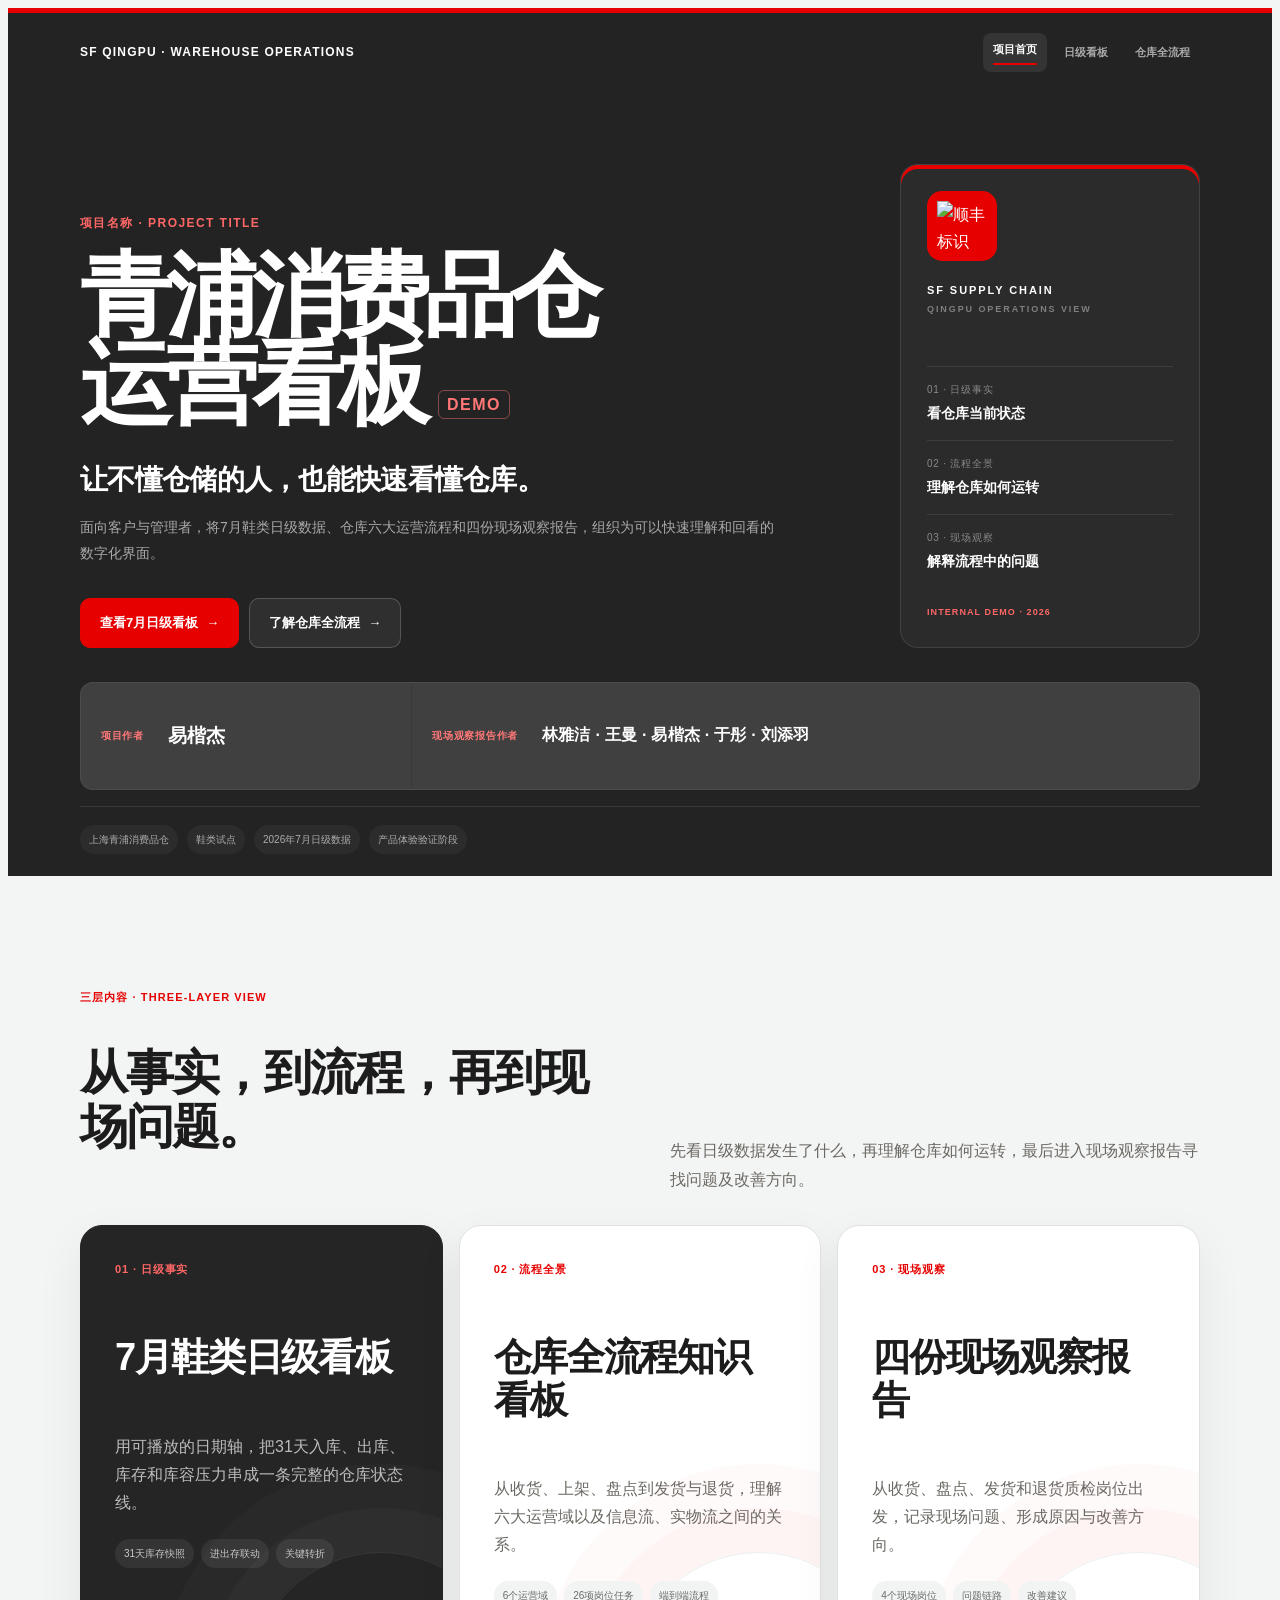
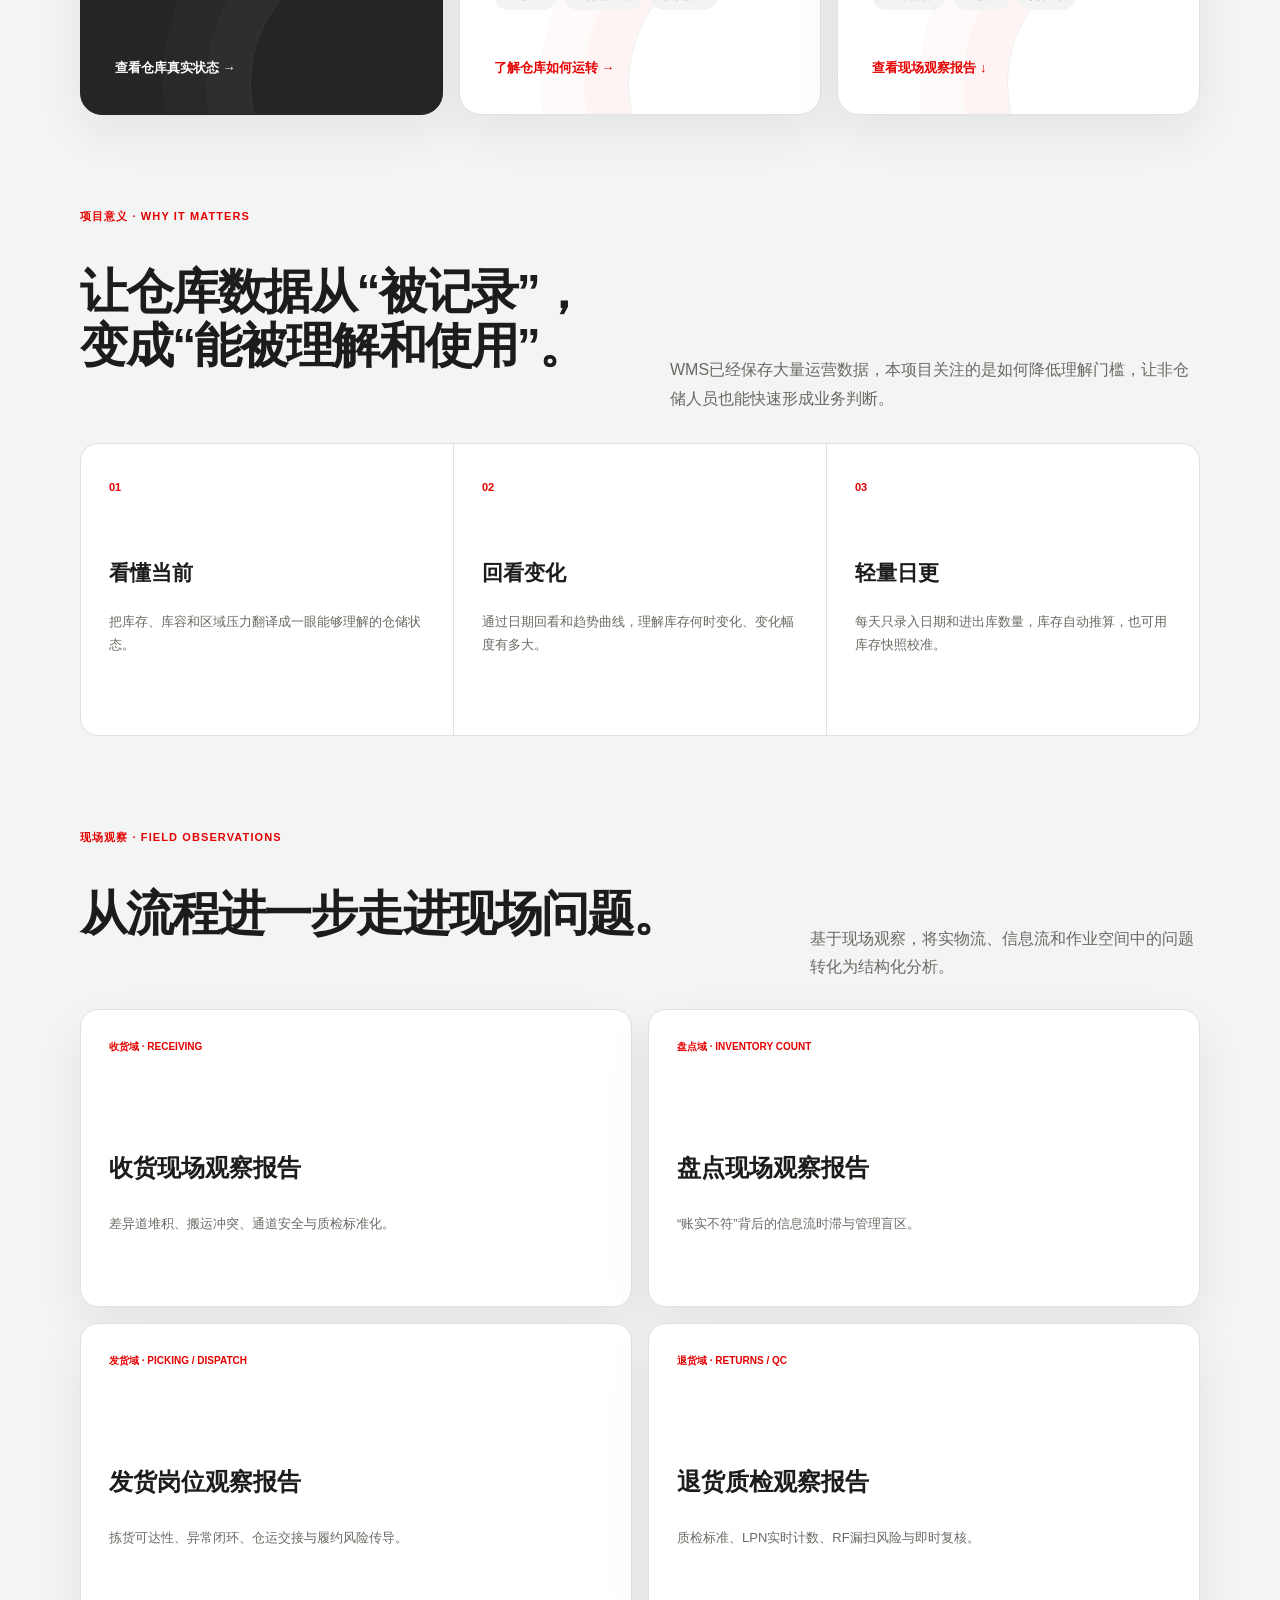
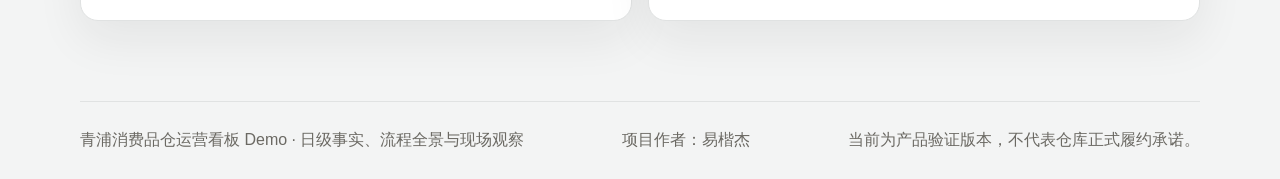
==== commit 27bcf58f: "refine: strengthen homepage brand and author credits" ====
--- a/index.html
+++ b/index.html
@@ -6,7 +6,7 @@
   <meta name="description" content="青浦消费品仓运营看板 Demo：用日级事实、流程全景和现场观察快速理解仓库。">
   <title>青浦消费品仓运营看板 Demo｜日级事实、流程全景与现场观察</title>
   <link rel="stylesheet" href="site.css?v=20260824-3">
-  <link rel="stylesheet" href="portal.css?v=20260824-4">
+  <link rel="stylesheet" href="portal.css?v=20260824-5">
 </head>
 <body class="portal-page">
   <header class="portal-hero">
@@ -33,14 +33,14 @@
         </div>
 
         <aside class="portal-credit" aria-label="项目三层内容结构">
-          <div class="credit-mark">QW</div>
-          <div class="credit-title">QINGPU WAREHOUSE<br>OPERATIONS</div>
+          <div class="credit-mark"><img src="https://www-static.sf-express.com/ssr2_green/_next/static/media/ic-white-logo.abea573f.png" alt="顺丰标识"></div>
+          <div class="credit-title"><strong>SF SUPPLY CHAIN</strong><span>QINGPU OPERATIONS VIEW</span></div>
           <dl>
             <div><dt>01 · 日级事实</dt><dd>看仓库当前状态</dd></div>
             <div><dt>02 · 流程全景</dt><dd>理解仓库如何运转</dd></div>
             <div><dt>03 · 现场观察</dt><dd>解释流程中的问题</dd></div>
           </dl>
-          <span class="credit-status">PRODUCT VALIDATION · 2026</span>
+          <span class="credit-status">INTERNAL DEMO · 2026</span>
         </aside>
       </div>
 
--- a/portal.css
+++ b/portal.css
@@ -19,17 +19,21 @@
 .portal-button span { margin-left: 8px; transition: transform .15s ease; }
 .portal-button:hover span { transform: translateX(3px); }
 .portal-credit { align-self: stretch; display: flex; min-height: 430px; padding: 26px; flex-direction: column; background: #2b2b2b; border: 1px solid rgba(255,255,255,.1); border-radius: 18px; box-shadow: inset 0 4px 0 var(--sf-red); }
-.credit-mark { display: grid; width: 58px; height: 58px; place-items: center; color: #fff; background: var(--sf-red); border-radius: 12px; font-size: 20px; font-weight: 900; letter-spacing: -.04em; }
-.credit-title { margin-top: 22px; color: #777; font-size: 10px; font-weight: 850; line-height: 1.5; letter-spacing: .13em; }
+.credit-mark { display: grid; width: 70px; height: 70px; place-items: center; overflow: hidden; background: var(--sf-red); border-radius: 15px; }
+.credit-mark img { display: block; width: 50px; height: 50px; object-fit: contain; }
+.credit-title { display: grid; gap: 5px; margin-top: 22px; line-height: 1.4; letter-spacing: .12em; }
+.credit-title strong { color: #fff; font-size: 11px; font-weight: 850; }
+.credit-title span { color: #7f7f7f; font-size: 9px; font-weight: 750; }
 .portal-credit dl { display: grid; gap: 0; margin: auto 0 0; }
 .portal-credit dl > div { padding: 14px 0; border-top: 1px solid rgba(255,255,255,.09); }
 .portal-credit dt { color: #888; font-size: 10px; letter-spacing: .08em; }
 .portal-credit dd { margin: 4px 0 0; color: #fff; font-size: 14px; font-weight: 800; }
 .credit-status { margin-top: 18px; color: #ff6666; font-size: 9px; font-weight: 850; letter-spacing: .12em; }
 .portal-authorship { display: grid; grid-template-columns: .42fr 1fr; gap: 1px; overflow: hidden; margin-bottom: 16px; background: rgba(255,255,255,.1); border: 1px solid rgba(255,255,255,.1); border-radius: 13px; }
-.portal-authorship > div { display: grid; grid-template-columns: auto 1fr; align-items: center; gap: 22px; min-height: 66px; padding: 14px 18px; background: rgba(255,255,255,.035); }
-.portal-authorship span { color: #8d8d8d; font-size: 9px; font-weight: 800; letter-spacing: .08em; }
-.portal-authorship strong { color: #fff; font-size: 13px; font-weight: 800; line-height: 1.55; }
+.portal-authorship > div { display: grid; grid-template-columns: auto 1fr; align-items: center; gap: 24px; min-height: 74px; padding: 16px 20px; background: rgba(255,255,255,.035); }
+.portal-authorship span { color: #ff7777; font-size: 10px; font-weight: 850; letter-spacing: .07em; }
+.portal-authorship strong { color: #fff; font-size: 16px; font-weight: 850; line-height: 1.55; letter-spacing: .015em; }
+.portal-authorship > div:first-child strong { font-size: 19px; }
 .portal-context { display: flex; flex-wrap: wrap; gap: 9px; padding: 18px 0 22px; border-top: 1px solid rgba(255,255,255,.1); }
 .portal-context span { padding: 6px 9px; color: #adadad; background: rgba(255,255,255,.045); border-radius: 999px; font-size: 10px; }
 
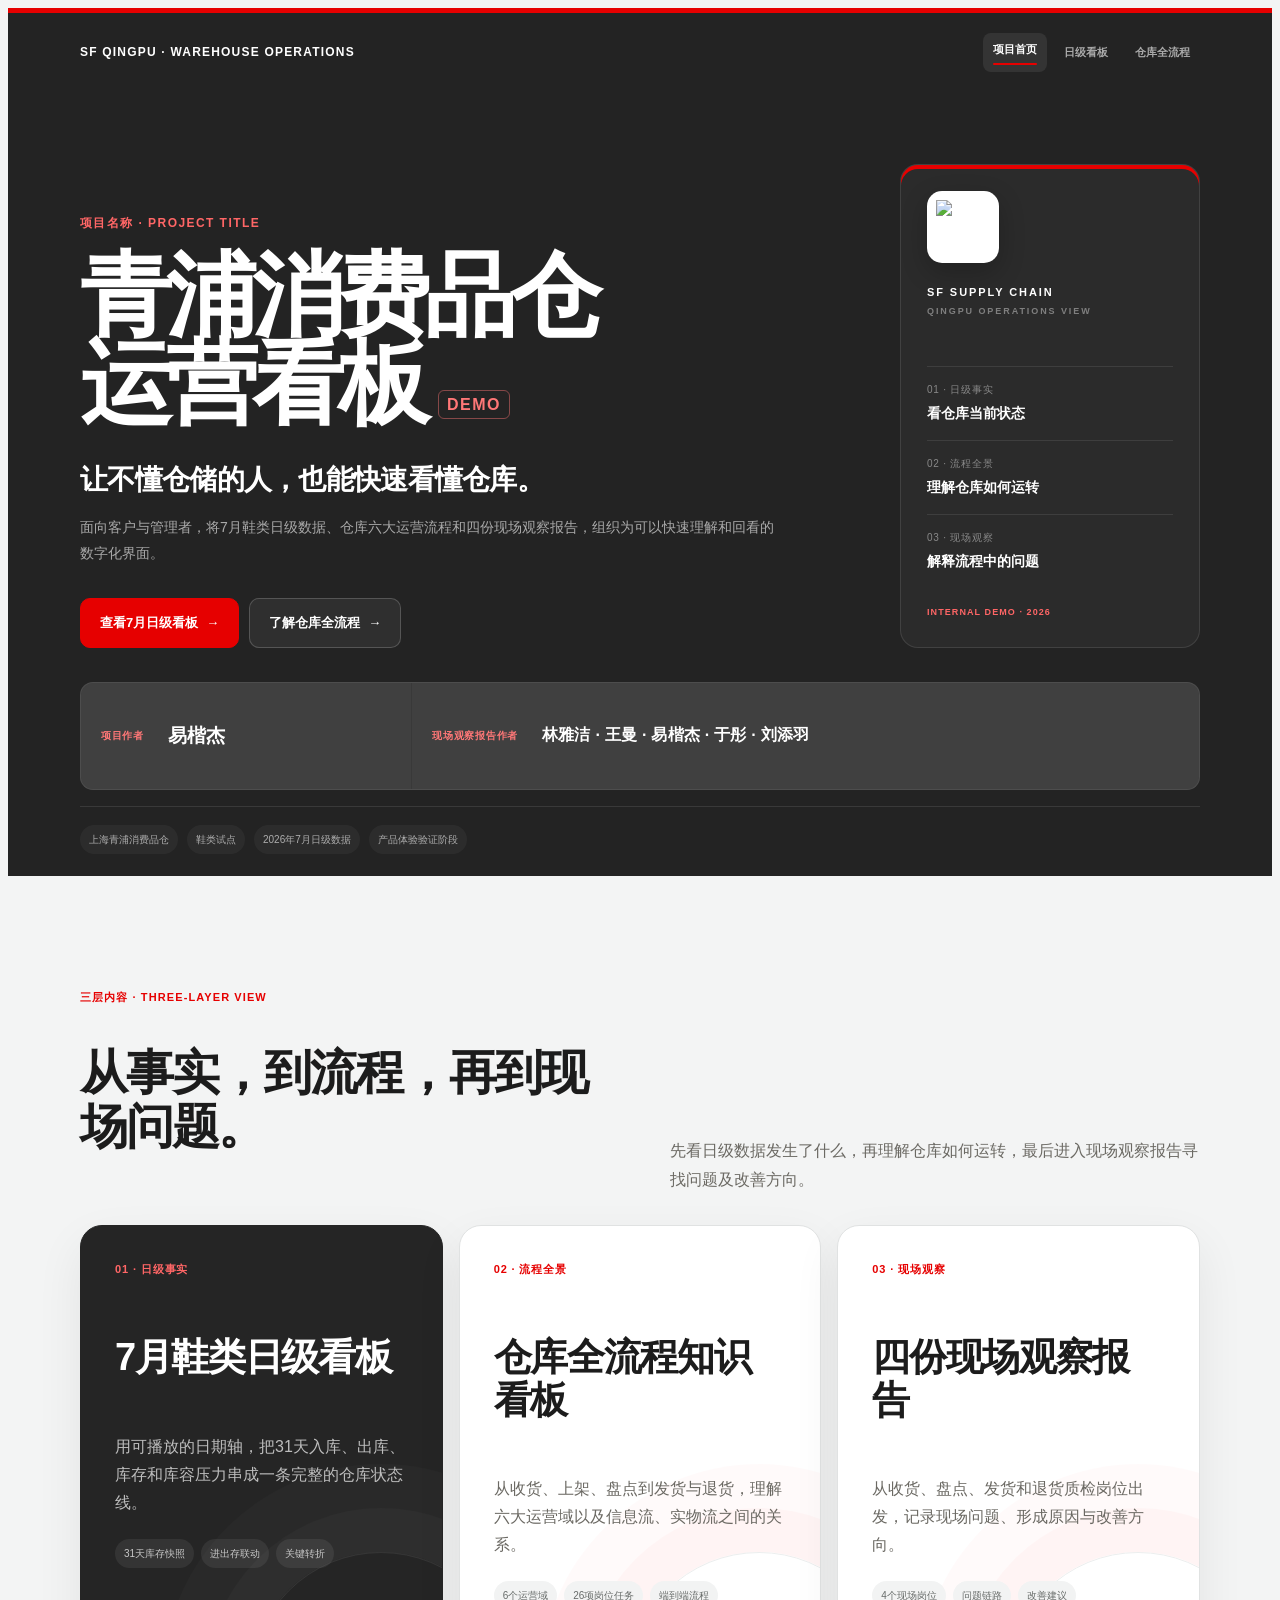
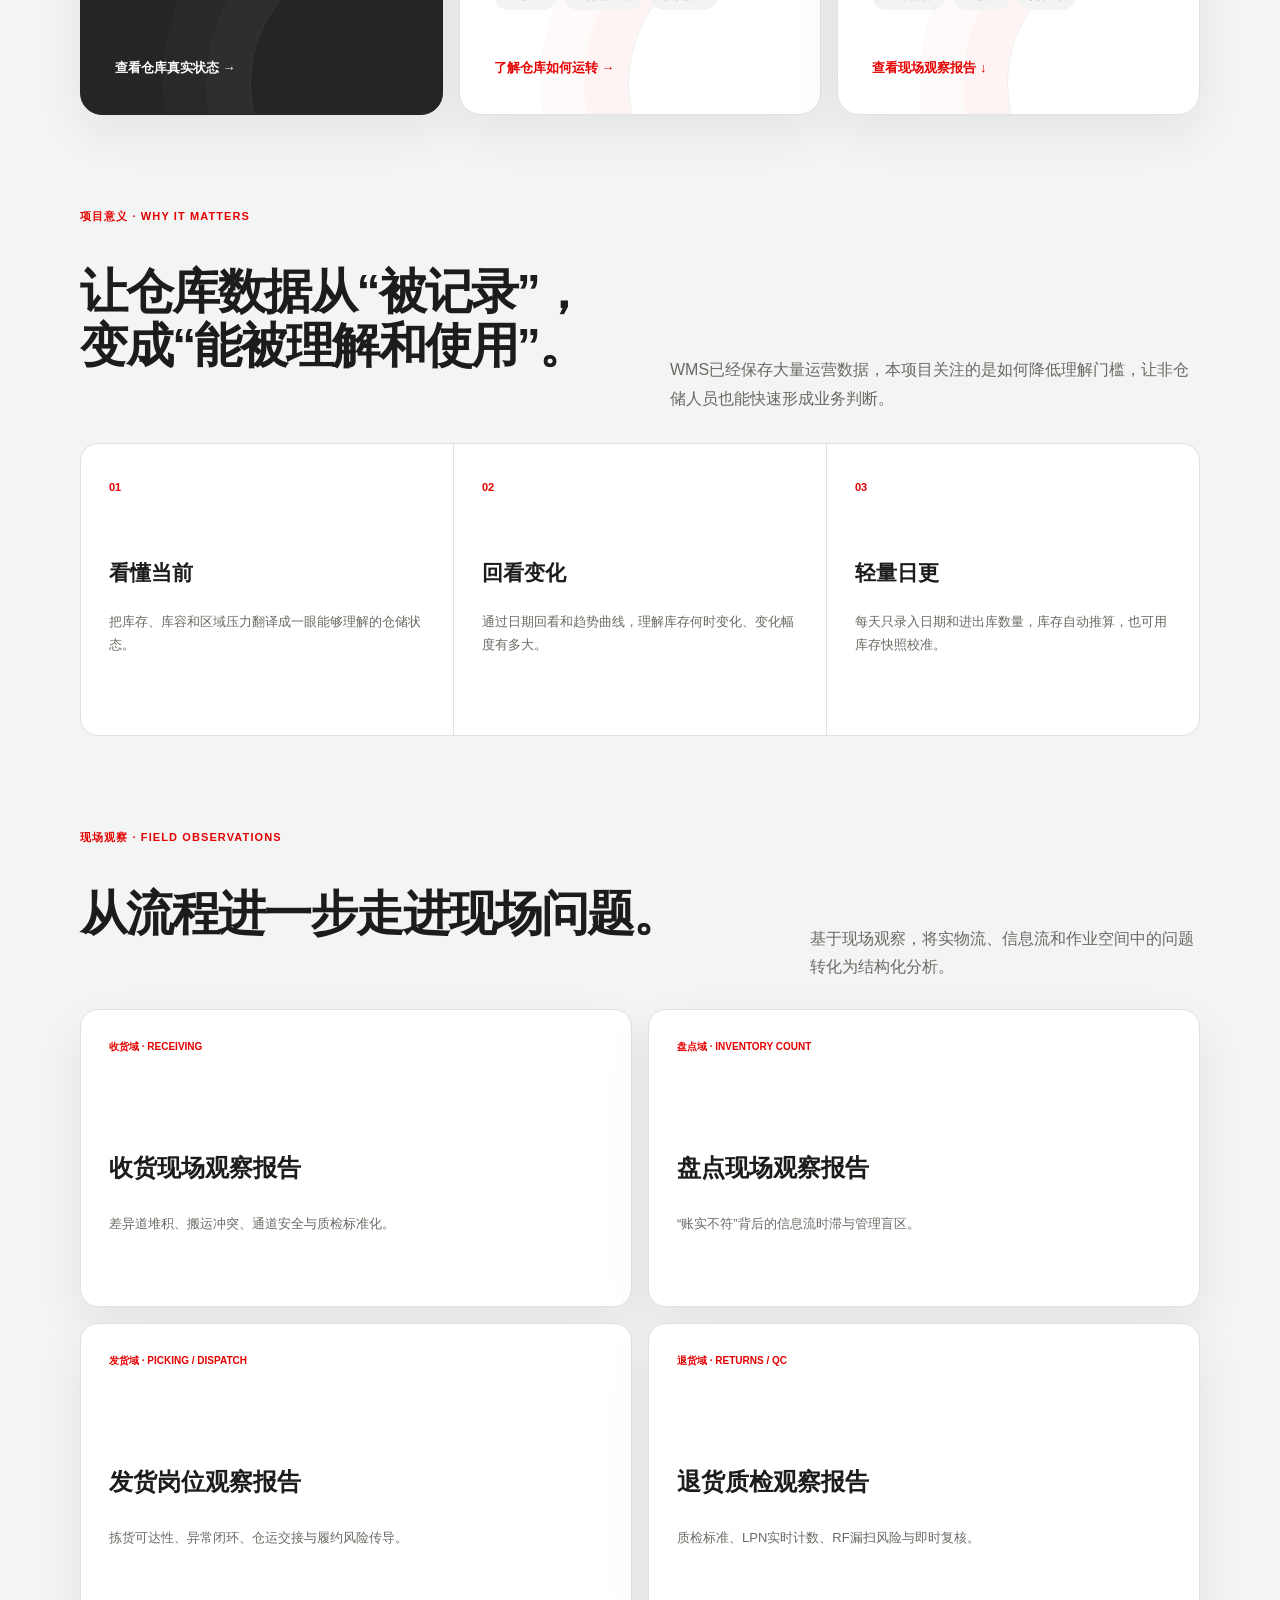
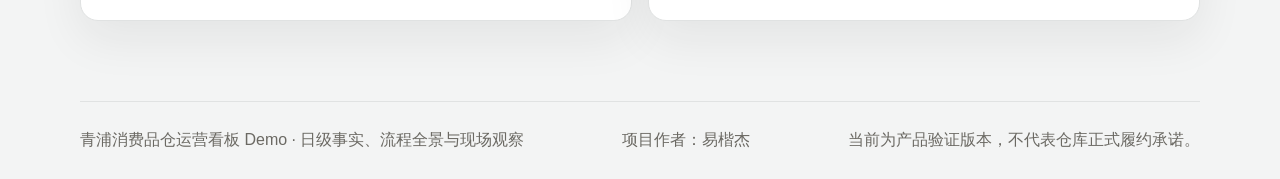
==== commit 5fab696c: "refine: switch homepage to black SF logo" ====
--- a/index.html
+++ b/index.html
@@ -6,7 +6,7 @@
   <meta name="description" content="青浦消费品仓运营看板 Demo：用日级事实、流程全景和现场观察快速理解仓库。">
   <title>青浦消费品仓运营看板 Demo｜日级事实、流程全景与现场观察</title>
   <link rel="stylesheet" href="site.css?v=20260824-3">
-  <link rel="stylesheet" href="portal.css?v=20260824-5">
+  <link rel="stylesheet" href="portal.css?v=20260824-6">
 </head>
 <body class="portal-page">
   <header class="portal-hero">
@@ -33,7 +33,7 @@
         </div>
 
         <aside class="portal-credit" aria-label="项目三层内容结构">
-          <div class="credit-mark"><img src="https://www-static.sf-express.com/ssr2_green/_next/static/media/ic-white-logo.abea573f.png" alt="顺丰标识"></div>
+          <div class="credit-mark"><img src="https://www-static.sf-express.com/ssr2_green/_next/static/media/ic-black-logo.c86816fe.png" alt="顺丰标识"></div>
           <div class="credit-title"><strong>SF SUPPLY CHAIN</strong><span>QINGPU OPERATIONS VIEW</span></div>
           <dl>
             <div><dt>01 · 日级事实</dt><dd>看仓库当前状态</dd></div>
--- a/portal.css
+++ b/portal.css
@@ -19,8 +19,8 @@
 .portal-button span { margin-left: 8px; transition: transform .15s ease; }
 .portal-button:hover span { transform: translateX(3px); }
 .portal-credit { align-self: stretch; display: flex; min-height: 430px; padding: 26px; flex-direction: column; background: #2b2b2b; border: 1px solid rgba(255,255,255,.1); border-radius: 18px; box-shadow: inset 0 4px 0 var(--sf-red); }
-.credit-mark { display: grid; width: 70px; height: 70px; place-items: center; overflow: hidden; background: var(--sf-red); border-radius: 15px; }
-.credit-mark img { display: block; width: 50px; height: 50px; object-fit: contain; }
+.credit-mark { display: grid; width: 70px; height: 70px; place-items: center; overflow: hidden; background: #fff; border: 1px solid rgba(255,255,255,.88); border-radius: 15px; box-shadow: 0 9px 26px rgba(0,0,0,.22); }
+.credit-mark img { display: block; width: 54px; height: 54px; object-fit: contain; }
 .credit-title { display: grid; gap: 5px; margin-top: 22px; line-height: 1.4; letter-spacing: .12em; }
 .credit-title strong { color: #fff; font-size: 11px; font-weight: 850; }
 .credit-title span { color: #7f7f7f; font-size: 9px; font-weight: 750; }
